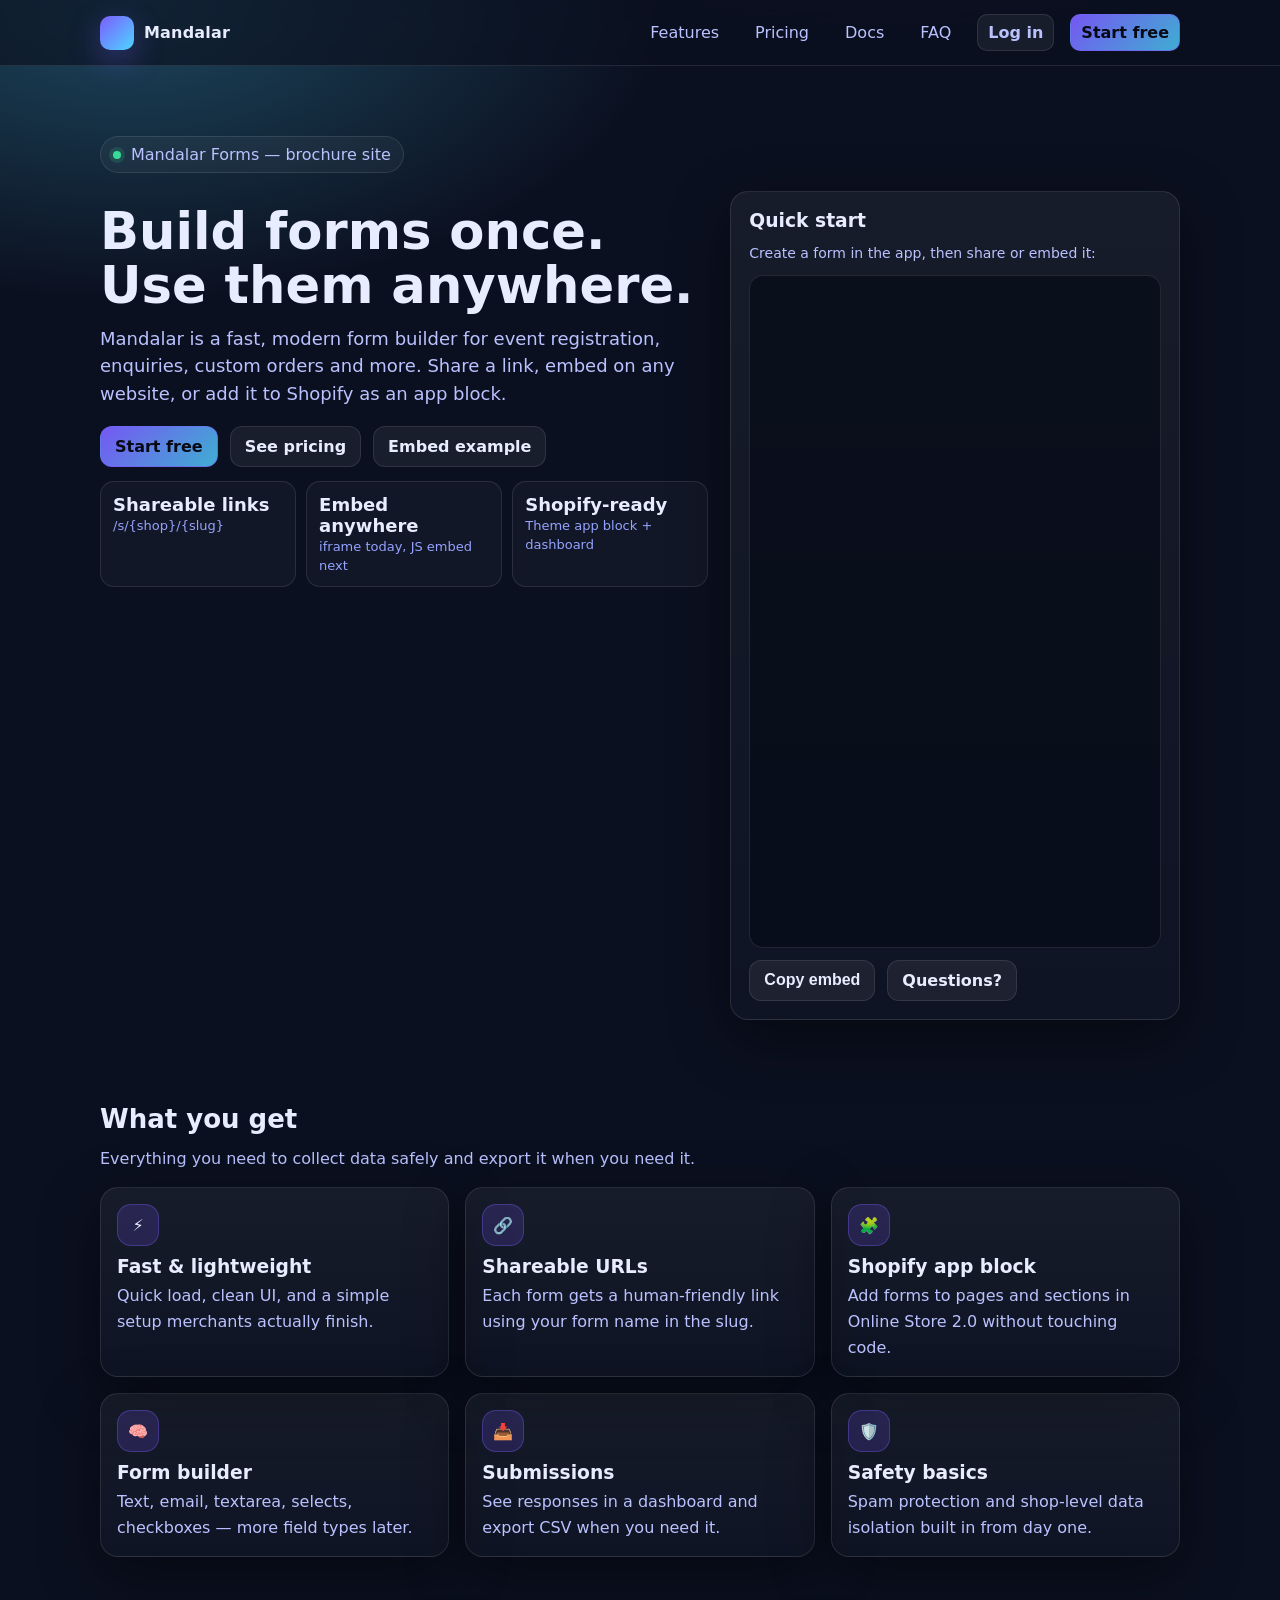
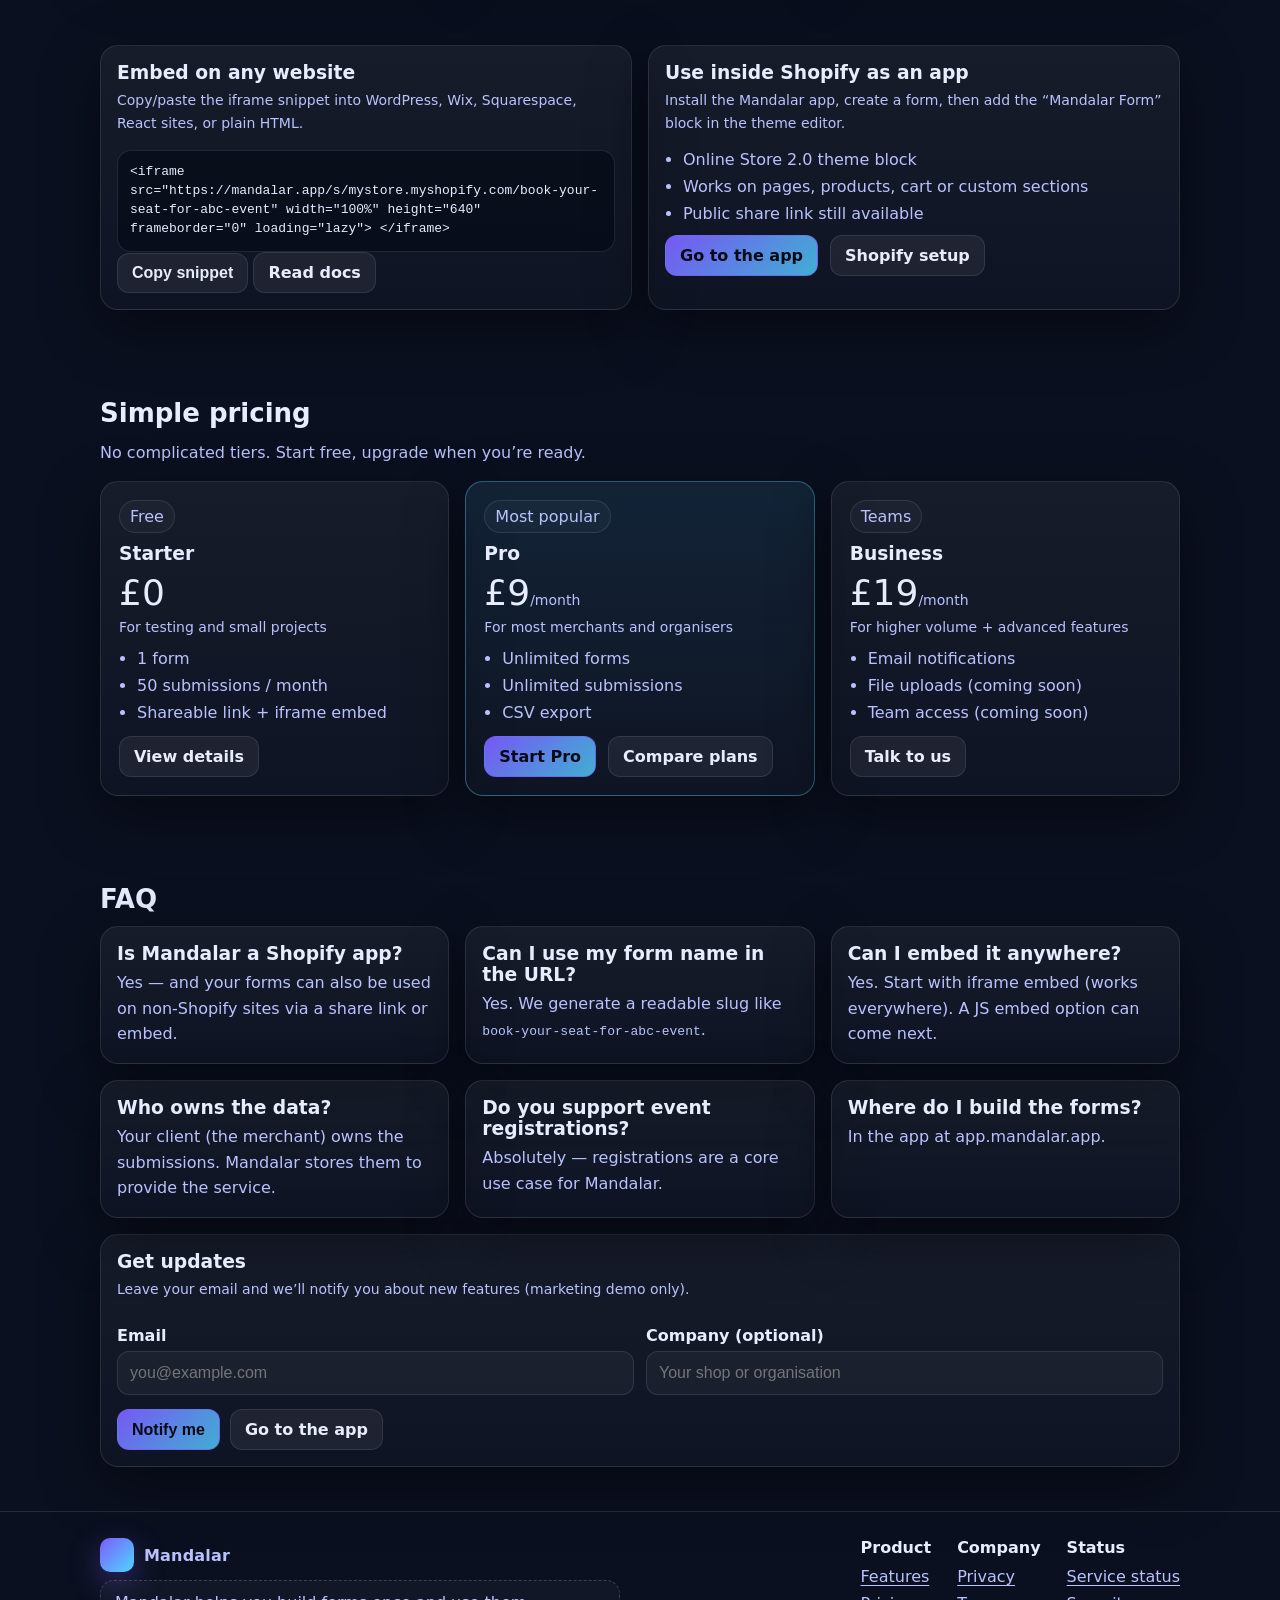
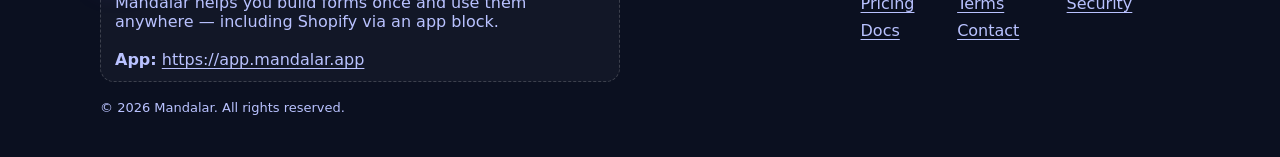
==== index.html @ d6043e87 "updated" ====
<!doctype html>
<html lang="en-GB">

<head>
  <meta charset="utf-8" />
  <meta name="viewport" content="width=device-width,initial-scale=1" />
  <title>Mandalar — Build forms once. Use them anywhere.</title>
  <meta name="description" content="Build forms once. Use them anywhere. Turn Shopify forms into a product.">
  <meta name="theme-color" content="#0b1020">
  <link rel="icon" href="/favicon.svg" type="image/svg+xml">
  <link rel="stylesheet" href="/assets/styles.css" />
</head>

<body>

  <nav aria-label="Primary">
    <div class="container">
      <div class="nav-inner">
        <a class="brand" href="/">
          <span class="logo" aria-hidden="true"></span>
          <span>Mandalar</span>
        </a>

        <!-- Mobile toggle -->
        <button class="nav-toggle" type="button" aria-label="Open menu" aria-controls="primary-menu"
          aria-expanded="false">
          <span class="sr-only">Menu</span>
          <span class="burger" aria-hidden="true"></span>
        </button>

        <!-- Drawer / menu -->
        <div id="primary-menu" class="nav-links" data-drawer>
          <a href="/#features">Features</a>
          <a href="/pricing.html">Pricing</a>
          <a href="/docs.html">Docs</a>
          <a href="/#faq">FAQ</a>
          <a class="btn" href="https://app.mandalar.app" rel="noopener">Log in</a>
          <a class="btn primary" href="https://app.mandalar.app" rel="noopener">Start free</a>
        </div>
      </div>
    </div>

    <!-- Backdrop for mobile drawer -->
    <div class="nav-backdrop" data-backdrop hidden></div>
  </nav>

  <header class="hero">
    <div class="container">
      <div class="badge"><span class="dot" aria-hidden="true"></span><span>Mandalar Forms — brochure site</span></div>
      <div class="hero-grid">
        <div>
          <h1>Build forms once. Use them anywhere.</h1>
          <p class="lead">
            Mandalar is a fast, modern form builder for event registration, enquiries, custom orders and more.
            Share a link, embed on any website, or add it to Shopify as an app block.
          </p>
          <div class="cta">
            <a class="btn primary" href="https://app.mandalar.app" rel="noopener">Start free</a>
            <a class="btn" href="/pricing.html">See pricing</a>
            <a class="btn" href="#embed">Embed example</a>
          </div>

          <div class="kpis">
            <div class="kpi"><b>Shareable links</b><span>/s/{shop}/{slug}</span></div>
            <div class="kpi"><b>Embed anywhere</b><span>iframe today, JS embed next</span></div>
            <div class="kpi"><b>Shopify-ready</b><span>Theme app block + dashboard</span></div>
          </div>
        </div>

        <div class="card hero-card">
          <h3 style="margin-top:0">Quick start</h3>
          <p class="small">Create a form in the app, then share or embed it:</p>
          <div class="code" id="snippet-embed"><iframe src="https://mandalar.app/s/mystore.myshopify.com/book-your-seat"
              width="100%" height="640" frameborder="0" loading="lazy" &gt; &lt;/iframe></iframe></div>
          <div class="cta" style="margin-top:12px">
            <button class="btn" type="button" data-copy="snippet-embed">Copy embed</button>
            <a class="btn" href="#faq">Questions?</a>
          </div>
        </div>
      </div>
    </div>
  </header>

  <section class="section" id="features">
    <div class="container">
      <h2>What you get</h2>
      <p>Everything you need to collect data safely and export it when you need it.</p>

      <div class="grid-3">
        <div class="card feature">
          <div class="icon" aria-hidden="true">⚡</div>
          <h3>Fast & lightweight</h3>
          <p>Quick load, clean UI, and a simple setup merchants actually finish.</p>
        </div>
        <div class="card feature">
          <div class="icon" aria-hidden="true">🔗</div>
          <h3>Shareable URLs</h3>
          <p>Each form gets a human-friendly link using your form name in the slug.</p>
        </div>
        <div class="card feature">
          <div class="icon" aria-hidden="true">🧩</div>
          <h3>Shopify app block</h3>
          <p>Add forms to pages and sections in Online Store 2.0 without touching code.</p>
        </div>

        <div class="card feature">
          <div class="icon" aria-hidden="true">🧠</div>
          <h3>Form builder</h3>
          <p>Text, email, textarea, selects, checkboxes — more field types later.</p>
        </div>
        <div class="card feature">
          <div class="icon" aria-hidden="true">📥</div>
          <h3>Submissions</h3>
          <p>See responses in a dashboard and export CSV when you need it.</p>
        </div>
        <div class="card feature">
          <div class="icon" aria-hidden="true">🛡️</div>
          <h3>Safety basics</h3>
          <p>Spam protection and shop-level data isolation built in from day one.</p>
        </div>
      </div>
    </div>
  </section>

  <section class="section" id="embed">
    <div class="container">
      <div class="split">
        <div class="card mini">
          <h3>Embed on any website</h3>
          <p class="small">Copy/paste the iframe snippet into WordPress, Wix, Squarespace, React sites, or plain HTML.
          </p>
          <div class="code" id="snippet-iframe">&lt;iframe
            src="https://mandalar.app/s/mystore.myshopify.com/book-your-seat-for-abc-event"
            width="100%"
            height="640"
            frameborder="0"
            loading="lazy"&gt;
            &lt;/iframe&gt;</div>
          <div class="actions">
            <button class="btn" type="button" data-copy="snippet-iframe">Copy snippet</button>
            <a class="btn" href="/docs.html#embedding">Read docs</a>
          </div>
        </div>
        <div class="card mini">
          <h3>Use inside Shopify as an app</h3>
          <p class="small">Install the Mandalar app, create a form, then add the “Mandalar Form” block in the theme
            editor.</p>
          <ul>
            <li>Online Store 2.0 theme block</li>
            <li>Works on pages, products, cart or custom sections</li>
            <li>Public share link still available</li>
          </ul>
          <div class="cta" style="margin-top:12px">
            <a class="btn primary" href="https://app.mandalar.app" rel="noopener">Go to the app</a>
            <a class="btn" href="/docs.html#shopify">Shopify setup</a>
          </div>
        </div>
      </div>
    </div>
  </section>

  <section class="section" id="pricing-preview">
    <div class="container">
      <h2>Simple pricing</h2>
      <p>No complicated tiers. Start free, upgrade when you’re ready.</p>
      <div class="pricing">
        <div class="card plan">
          <span class="tag">Free</span>
          <h3>Starter</h3>
          <div class="price">£0</div>
          <div class="small">For testing and small projects</div>
          <ul>
            <li>1 form</li>
            <li>50 submissions / month</li>
            <li>Shareable link + iframe embed</li>
          </ul>
          <div class="cta" style="margin-top:14px">
            <a class="btn" href="/pricing.html">View details</a>
          </div>
        </div>

        <div class="card plan highlight">
          <span class="tag">Most popular</span>
          <h3>Pro</h3>
          <div class="price">£9<span class="small">/month</span></div>
          <div class="small">For most merchants and organisers</div>
          <ul>
            <li>Unlimited forms</li>
            <li>Unlimited submissions</li>
            <li>CSV export</li>
          </ul>
          <div class="cta" style="margin-top:14px">
            <a class="btn primary" href="https://app.mandalar.app" rel="noopener">Start Pro</a>
            <a class="btn" href="/pricing.html">Compare plans</a>
          </div>
        </div>

        <div class="card plan">
          <span class="tag">Teams</span>
          <h3>Business</h3>
          <div class="price">£19<span class="small">/month</span></div>
          <div class="small">For higher volume + advanced features</div>
          <ul>
            <li>Email notifications</li>
            <li>File uploads (coming soon)</li>
            <li>Team access (coming soon)</li>
          </ul>
          <div class="cta" style="margin-top:14px">
            <a class="btn" href="/contact.html">Talk to us</a>
          </div>
        </div>
      </div>
    </div>
  </section>

  <section class="section" id="faq">
    <div class="container">
      <h2>FAQ</h2>
      <div class="grid-3">
        <div class="card feature">
          <h3>Is Mandalar a Shopify app?</h3>
          <p>Yes — and your forms can also be used on non‑Shopify sites via a share link or embed.</p>
        </div>
        <div class="card feature">
          <h3>Can I use my form name in the URL?</h3>
          <p>Yes. We generate a readable slug like <code>book-your-seat-for-abc-event</code>.</p>
        </div>
        <div class="card feature">
          <h3>Can I embed it anywhere?</h3>
          <p>Yes. Start with iframe embed (works everywhere). A JS embed option can come next.</p>
        </div>
        <div class="card feature">
          <h3>Who owns the data?</h3>
          <p>Your client (the merchant) owns the submissions. Mandalar stores them to provide the service.</p>
        </div>
        <div class="card feature">
          <h3>Do you support event registrations?</h3>
          <p>Absolutely — registrations are a core use case for Mandalar.</p>
        </div>
        <div class="card feature">
          <h3>Where do I build the forms?</h3>
          <p>In the app at <a href="https://app.mandalar.app" rel="noopener">app.mandalar.app</a>.</p>
        </div>
      </div>

      <div class="card mini" style="margin-top:16px">
        <h3 style="margin-top:0">Get updates</h3>
        <p class="small">Leave your email and we’ll notify you about new features (marketing demo only).</p>
        <form id="signup-form" autocomplete="on">
          <div class="row">
            <div>
              <label for="email">Email</label>
              <input id="email" name="email" type="email" placeholder="you@example.com" required />
            </div>
            <div>
              <label for="company">Company (optional)</label>
              <input id="company" name="company" type="text" placeholder="Your shop or organisation" />
            </div>
          </div>
          <div class="actions">
            <button class="btn primary" type="submit">Notify me</button>
            <a class="btn" href="https://app.mandalar.app" rel="noopener">Go to the app</a>
          </div>
        </form>
      </div>
    </div>
  </section>

  <hr class="sep" />
  <footer class="footer">
    <div class="container">
      <div class="footer-top">
        <div>
          <div class="brand" style="margin-bottom:8px">
            <span class="logo" aria-hidden="true"></span>
            <span>Mandalar</span>
          </div>
          <div class="notice" style="max-width:520px">
            Mandalar helps you build forms once and use them anywhere — including Shopify via an app block.
            <br /><br />
            <strong>App:</strong> <a href="https://app.mandalar.app" rel="noopener">https://app.mandalar.app</a>
          </div>
        </div>
        <div class="cols">
          <div>
            <h4>Product</h4>
            <ul>
              <li><a href="/#features">Features</a></li>
              <li><a href="/pricing.html">Pricing</a></li>
              <li><a href="/docs.html">Docs</a></li>
            </ul>
          </div>
          <div>
            <h4>Company</h4>
            <ul>
              <li><a href="/privacy.html">Privacy</a></li>
              <li><a href="/terms.html">Terms</a></li>
              <li><a href="/contact.html">Contact</a></li>
            </ul>
          </div>
          <div>
            <h4>Status</h4>
            <ul>
              <li><a href="/status.html">Service status</a></li>
              <li><a href="/security.html">Security</a></li>
            </ul>
          </div>
        </div>
      </div>

      <div style="margin-top:18px; font-size:13px">
        © 2026 Mandalar. All rights reserved.
      </div>
    </div>
  </footer>

  <div id="toast" class="toast" role="status" aria-live="polite"></div>
  <script src="/assets/main.js" defer></script>

  <script>
    (function () {
      const root = document.documentElement;
      const drawer = document.querySelector('[data-drawer]');
      const toggle = document.querySelector('.nav-toggle');

      if (!drawer || !toggle) return;

      function closeNav() {
        root.classList.remove('nav-open');
        toggle.setAttribute('aria-expanded', 'false');
        toggle.setAttribute('aria-label', 'Open menu');
      }

      function isOpen() {
        return root.classList.contains('nav-open');
      }

      // Click anywhere on document
      document.addEventListener('click', function (e) {
        if (!isOpen()) return;

        const clickInsideDrawer = drawer.contains(e.target);
        const clickOnToggle = toggle.contains(e.target);

        if (!clickInsideDrawer && !clickOnToggle) {
          closeNav();
        }
      });

      // Optional: ESC key support
      document.addEventListener('keydown', function (e) {
        if (e.key === 'Escape' && isOpen()) {
          closeNav();
        }
      });
    })();
  </script>
</body>

</html>
---- assets/styles.css ----
/* Mandalar brochure site — lightweight, self-contained */
:root {
  --bg: #0b1020;
  --panel: #0f1730;
  --panel2: #111c3a;
  --text: #e8ecff;
  --muted: #b9c2ff;
  --muted2: #95a3ff;
  --line: rgba(255, 255, 255, .10);
  --brand: #7c5cff;
  --brand2: #4dd6ff;
  --ok: #38d996;
  --warn: #ffcc66;
  --shadow: 0 18px 60px rgba(0, 0, 0, .45);
  --radius: 18px;
  --radius2: 12px;
  --max: 1120px;
  --font: ui-sans-serif, system-ui, -apple-system, Segoe UI, Roboto, Helvetica, Arial, "Apple Color Emoji", "Segoe UI Emoji";
}

* {
  box-sizing: border-box
}

html {
  scroll-behavior: smooth
}

body {
  margin: 0;
  font-family: var(--font);
  background: radial-gradient(1200px 600px at 70% -10%, rgba(124, 92, 255, .45), transparent 60%),
    radial-gradient(900px 500px at 10% 0%, rgba(77, 214, 255, .28), transparent 60%),
    var(--bg);
  color: var(--text);
}

a {
  color: inherit;
  text-decoration: none
}

.container {
  max-width: var(--max);
  margin: 0 auto;
  padding: 0 20px
}

@media (max-width: 920px) {
  .container {
    max-width: 100%;
  }
}

nav {
  position: sticky;
  top: 0;
  z-index: 50;
  backdrop-filter: blur(10px);
  background: rgba(11, 16, 32, .65);
  border-bottom: 1px solid var(--line);
}

.nav-inner {
  display: flex;
  align-items: center;
  justify-content: space-between;
  padding: 14px 0;
  gap: 14px
}

.brand {
  display: flex;
  align-items: center;
  gap: 10px;
  font-weight: 800;
  letter-spacing: .2px
}

.logo {
  width: 34px;
  height: 34px;
  border-radius: 10px;
  background: linear-gradient(135deg, var(--brand), var(--brand2));
  box-shadow: 0 10px 30px rgba(124, 92, 255, .35);
}

.nav-links {
  display: flex;
  gap: 16px;
  align-items: center;
  flex-wrap: wrap
}

.nav-links a {
  color: var(--muted);
  padding: 8px 10px;
  border-radius: 10px;
}

.nav-links a:hover {
  background: rgba(255, 255, 255, .06);
  color: var(--text)
}

.btn {
  display: inline-flex;
  align-items: center;
  justify-content: center;
  gap: 10px;
  padding: 10px 14px;
  border-radius: 12px;
  border: 1px solid var(--line);
  background: rgba(255, 255, 255, .06);
  color: var(--text);
  font-weight: 700;
}

.btn:hover {
  transform: translateY(-1px);
  background: rgba(255, 255, 255, .09)
}

.btn.primary {
  border-color: rgba(124, 92, 255, .55);
  background: linear-gradient(135deg, rgba(124, 92, 255, .95), rgba(77, 214, 255, .80));
  color: #070a14;
}

.btn.primary:hover {
  filter: brightness(1.05)
}

.hero {
  padding: 70px 0 40px;
}

.badge {
  display: inline-flex;
  gap: 10px;
  align-items: center;
  padding: 8px 12px;
  border-radius: 999px;
  border: 1px solid var(--line);
  color: var(--muted);
  background: rgba(255, 255, 255, .04);
}

.badge .dot {
  width: 8px;
  height: 8px;
  border-radius: 99px;
  background: var(--ok);
  box-shadow: 0 0 0 4px rgba(56, 217, 150, .15)
}

.hero-grid {
  display: grid;
  grid-template-columns: 1.15fr .85fr;
  gap: 22px;
  align-items: start;
  margin-top: 18px
}

h1 {
  font-size: clamp(34px, 4vw, 54px);
  line-height: 1.05;
  margin: 14px 0 12px
}

.lead {
  color: var(--muted);
  font-size: clamp(16px, 1.5vw, 18px);
  line-height: 1.55;
  margin: 0 0 18px
}

.cta {
  display: flex;
  gap: 12px;
  flex-wrap: wrap;
  margin-top: 16px
}

.card {
  background: linear-gradient(180deg, rgba(255, 255, 255, .05), rgba(255, 255, 255, .02));
  border: 1px solid var(--line);
  border-radius: var(--radius);
  box-shadow: var(--shadow);
}

.hero-card {
  padding: 18px
}

.hero-card h3 {
  margin: 6px 0 10px
}

.kpis {
  display: grid;
  grid-template-columns: repeat(3, 1fr);
  gap: 10px;
  margin-top: 14px
}

.kpi {
  padding: 12px;
  border-radius: 14px;
  border: 1px solid var(--line);
  background: rgba(255, 255, 255, .03);
}

.kpi b {
  display: block;
  font-size: 18px
}

.kpi span {
  color: var(--muted2);
  font-size: 13px
}

.code {
  font-family: ui-monospace, SFMono-Regular, Menlo, Monaco, Consolas, "Liberation Mono", "Courier New", monospace;
  font-size: 13px;
  line-height: 1.45;
  border-radius: 14px;
  border: 1px solid var(--line);
  background: rgba(6, 10, 22, .65);
  padding: 12px;
  overflow: auto;
  white-space: normal;
}

@media (max-width: 920px) {
  .code {
    white-space: normal;
  }
}

.section {
  padding: 44px 0
}

.section h2 {
  font-size: 26px;
  margin: 0 0 12px
}

.section p {
  color: var(--muted);
  margin: 0 0 16px;
  line-height: 1.6
}

.grid-3 {
  display: grid;
  grid-template-columns: repeat(3, 1fr);
  gap: 16px
}

.feature {
  padding: 16px
}

.feature .icon {
  width: 42px;
  height: 42px;
  border-radius: 14px;
  background: rgba(124, 92, 255, .18);
  border: 1px solid rgba(124, 92, 255, .35);
  display: grid;
  place-items: center;
  margin-bottom: 10px;
}

.feature h3 {
  margin: 0 0 6px
}

.feature p {
  margin: 0;
  color: var(--muted)
}

.split {
  display: grid;
  grid-template-columns: 1fr 1fr;
  gap: 16px
}

.mini {
  padding: 16px
}

.mini h3 {
  margin: 0 0 6px
}

.mini ul {
  margin: 10px 0 0;
  padding-left: 18px;
  color: var(--muted)
}

.mini li {
  margin: 8px 0
}

.pricing {
  display: grid;
  grid-template-columns: repeat(3, 1fr);
  gap: 16px
}

.plan {
  padding: 18px
}

.plan .tag {
  display: inline-flex;
  padding: 6px 10px;
  border-radius: 999px;
  border: 1px solid var(--line);
  color: var(--muted);
  background: rgba(255, 255, 255, .03)
}

.plan h3 {
  margin: 10px 0 0
}

.price {
  font-size: 36px;
  margin: 8px 0 6px
}

.small {
  color: var(--muted);
  font-size: 14px
}

.plan ul {
  margin: 14px 0 0;
  padding-left: 18px;
  color: var(--muted)
}

.plan li {
  margin: 8px 0
}

.plan.highlight {
  border-color: rgba(77, 214, 255, .38);
  background: linear-gradient(180deg, rgba(77, 214, 255, .10), rgba(255, 255, 255, .02));
}

hr.sep {
  border: 0;
  border-top: 1px solid var(--line);
  margin: 0
}

.footer {
  padding: 26px 0 42px;
  color: var(--muted);
}

.footer a {
  color: var(--muted);
  text-decoration: underline;
  text-underline-offset: 3px
}

.footer-top {
  display: flex;
  justify-content: space-between;
  gap: 16px;
  flex-wrap: wrap;
  align-items: flex-start
}

.footer .cols {
  display: flex;
  gap: 26px;
  flex-wrap: wrap
}

.footer h4 {
  margin: 0 0 10px;
  color: var(--text)
}

.footer ul {
  list-style: none;
  padding: 0;
  margin: 0
}

.footer li {
  margin: 8px 0
}

.notice {
  padding: 12px 14px;
  border-radius: 14px;
  border: 1px dashed rgba(255, 255, 255, .18);
  background: rgba(255, 255, 255, .03);
  color: var(--muted);
}

.page {
  padding: 26px 0 50px
}

.page h1 {
  font-size: 36px
}

.page h2 {
  font-size: 22px;
  margin-top: 28px
}

.page p,
.page li {
  color: var(--muted);
  line-height: 1.7
}

.page code {
  background: rgba(255, 255, 255, .08);
  padding: 2px 6px;
  border-radius: 8px;
  border: 1px solid var(--line)
}

input,
textarea {
  width: 100%;
  padding: 12px 12px;
  border-radius: 12px;
  border: 1px solid var(--line);
  background: rgba(255, 255, 255, .04);
  color: var(--text);
  outline: none;
}

label {
  display: block;
  font-weight: 700;
  margin: 10px 0 6px
}

form .row {
  display: grid;
  grid-template-columns: 1fr 1fr;
  gap: 12px
}

form .actions {
  display: flex;
  gap: 10px;
  flex-wrap: wrap;
  margin-top: 14px
}

.toast {
  position: fixed;
  right: 16px;
  bottom: 16px;
  max-width: 420px;
  padding: 12px 14px;
  border-radius: 14px;
  border: 1px solid var(--line);
  background: rgba(15, 23, 48, .92);
  box-shadow: var(--shadow);
  display: none;
}

.toast.show {
  display: block
}

@media (max-width: 920px) {
  .hero-grid {
    grid-template-columns: 1fr;
    gap: 10px;
  }

  .grid-3 {
    grid-template-columns: 1fr
  }

  .split {
    grid-template-columns: 1fr
  }

  .pricing {
    grid-template-columns: 1fr
  }

  .kpis {
    grid-template-columns: 1fr
  }

  form .row {
    grid-template-columns: 1fr
  }
}

/* --- Mobile drawer nav additions --- */
.sr-only {
  position: absolute;
  width: 1px;
  height: 1px;
  padding: 0;
  margin: -1px;
  overflow: hidden;
  clip: rect(0, 0, 0, 0);
  white-space: nowrap;
  border: 0;
}

.nav-toggle {
  display: none;
  /* shown on mobile */
  width: 44px;
  height: 44px;
  border-radius: 12px;
  border: 1px solid var(--line);
  background: rgba(255, 255, 255, .06);
  color: var(--text);
  align-items: center;
  justify-content: center;
  cursor: pointer;
}

.nav-toggle:hover {
  background: rgba(255, 255, 255, .09)
}

.nav-toggle:active {
  transform: translateY(1px)
}

.burger {
  width: 18px;
  height: 2px;
  background: currentColor;
  border-radius: 2px;
  position: relative;
  display: block;
}

.burger::before,
.burger::after {
  content: "";
  position: absolute;
  left: 0;
  width: 18px;
  height: 2px;
  background: currentColor;
  border-radius: 2px;
}

.burger::before {
  top: -6px
}

.burger::after {
  top: 6px
}

.nav-backdrop {
  position: fixed;
  inset: 0;
  background: rgba(0, 0, 0, .55);
  backdrop-filter: blur(2px);
  z-index: 49;
  /* nav is 50 */
  height: 100vh;
}

/* Drawer behaviour (mobile only) */
@media (max-width: 920px) {
  .nav-toggle {
    display: inline-flex
  }

  /* turn existing .nav-links into an off-canvas drawer */
  .nav-links {
    position: fixed;
    top: 0;
    right: 0;
    height: 100dvh;
    width: min(86vw, 360px);
    padding: 72px 18px 18px;
    flex-direction: column;
    align-items: stretch;
    gap: 10px;
    flex-wrap: nowrap;

    background: rgba(15, 23, 48, .98);
    border-left: 1px solid var(--line);
    box-shadow: var(--shadow);
    z-index: 50;

    transform: translateX(102%);
    transition: transform .22s ease;
  }

  .nav-links a {
    padding: 12px 12px;
    border-radius: 12px;
  }

  .nav-links .btn {
    width: 100%;
  }

  /* Open state (set on <html>) */
  html.nav-open .nav-links {
    transform: translateX(0);
  }

  /* prevent background scroll when open */
  html.nav-open,
  html.nav-open body {
    height: 100%;
    overflow: hidden;
  }
}

/* --- Extra mobile hardening (small screens, iOS) --- */
html {
  -webkit-text-size-adjust: 100%;
  scroll-padding-top: 84px;
  /* keep anchors visible under sticky nav */
}

body {
  overflow-x: hidden
}

img,
svg,
video,
canvas {
  max-width: 100%;
  height: auto
}

/* Avoid iOS zoom on form fields */
input,
textarea,
select,
button {
  font-size: 16px
}

@media (max-width: 520px) {
  .container {
    padding: 0 16px
  }

  .hero {
    padding: 54px 0 28px
  }

  .section {
    padding: 34px 0
  }

  .footer {
    padding: 22px 0 34px
  }

  .nav-inner {
    padding: 12px 0
  }

  .page h1 {
    font-size: clamp(26px, 6.5vw, 34px)
  }

  .price {
    font-size: 32px
  }

  /* make primary CTAs easier to tap on narrow devices */
  .cta .btn {
    flex: 1 1 220px
  }
}

@media (max-width: 360px) {
  .container {
    padding: 0 14px
  }

  .btn {
    padding: 10px 12px
  }

  .nav-toggle {
    width: 42px;
    height: 42px
  }
}

/* Safe-area support for notched devices */
@supports (padding: max(0px)) {
  @media (max-width: 920px) {
    .container {
      padding-left: max(16px, env(safe-area-inset-left));
      padding-right: max(16px, env(safe-area-inset-right));
    }

    .nav-links {
      padding-top: calc(72px + env(safe-area-inset-top));
      padding-bottom: calc(18px + env(safe-area-inset-bottom));
    }
  }
}
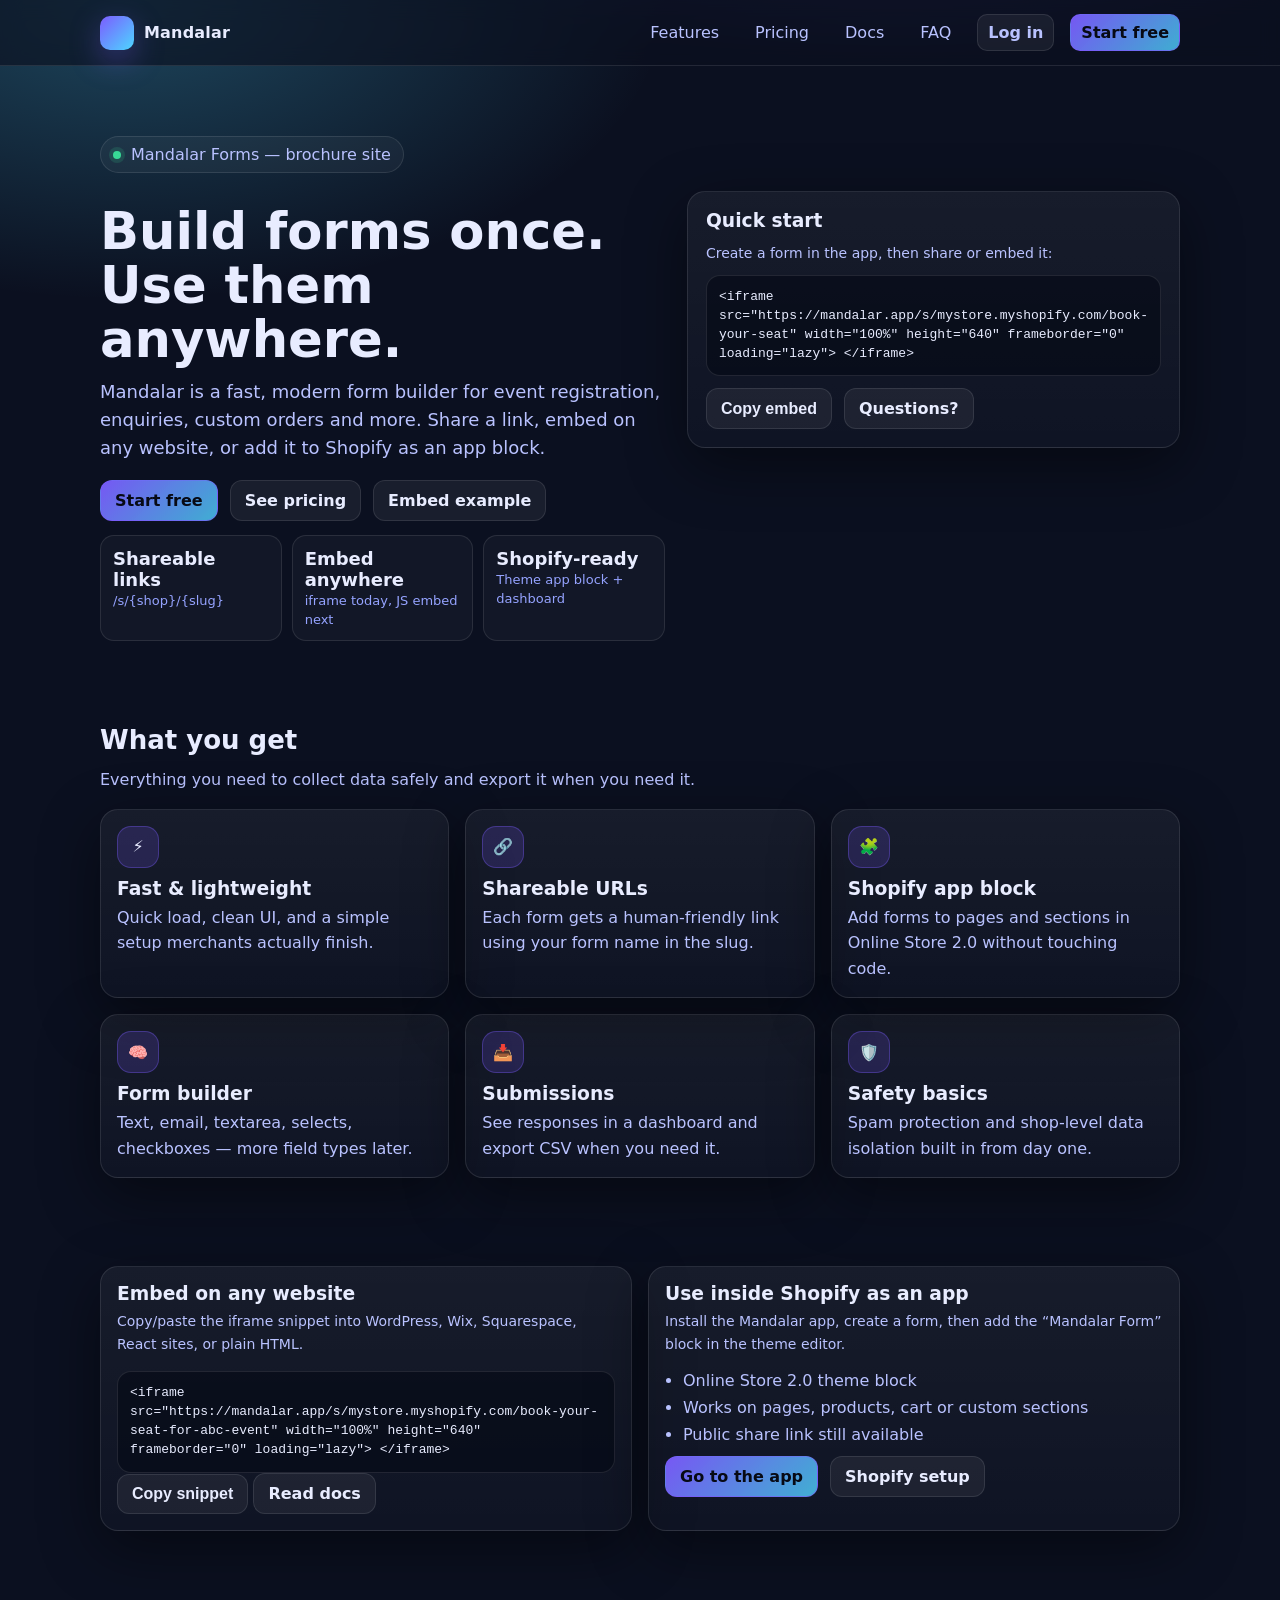
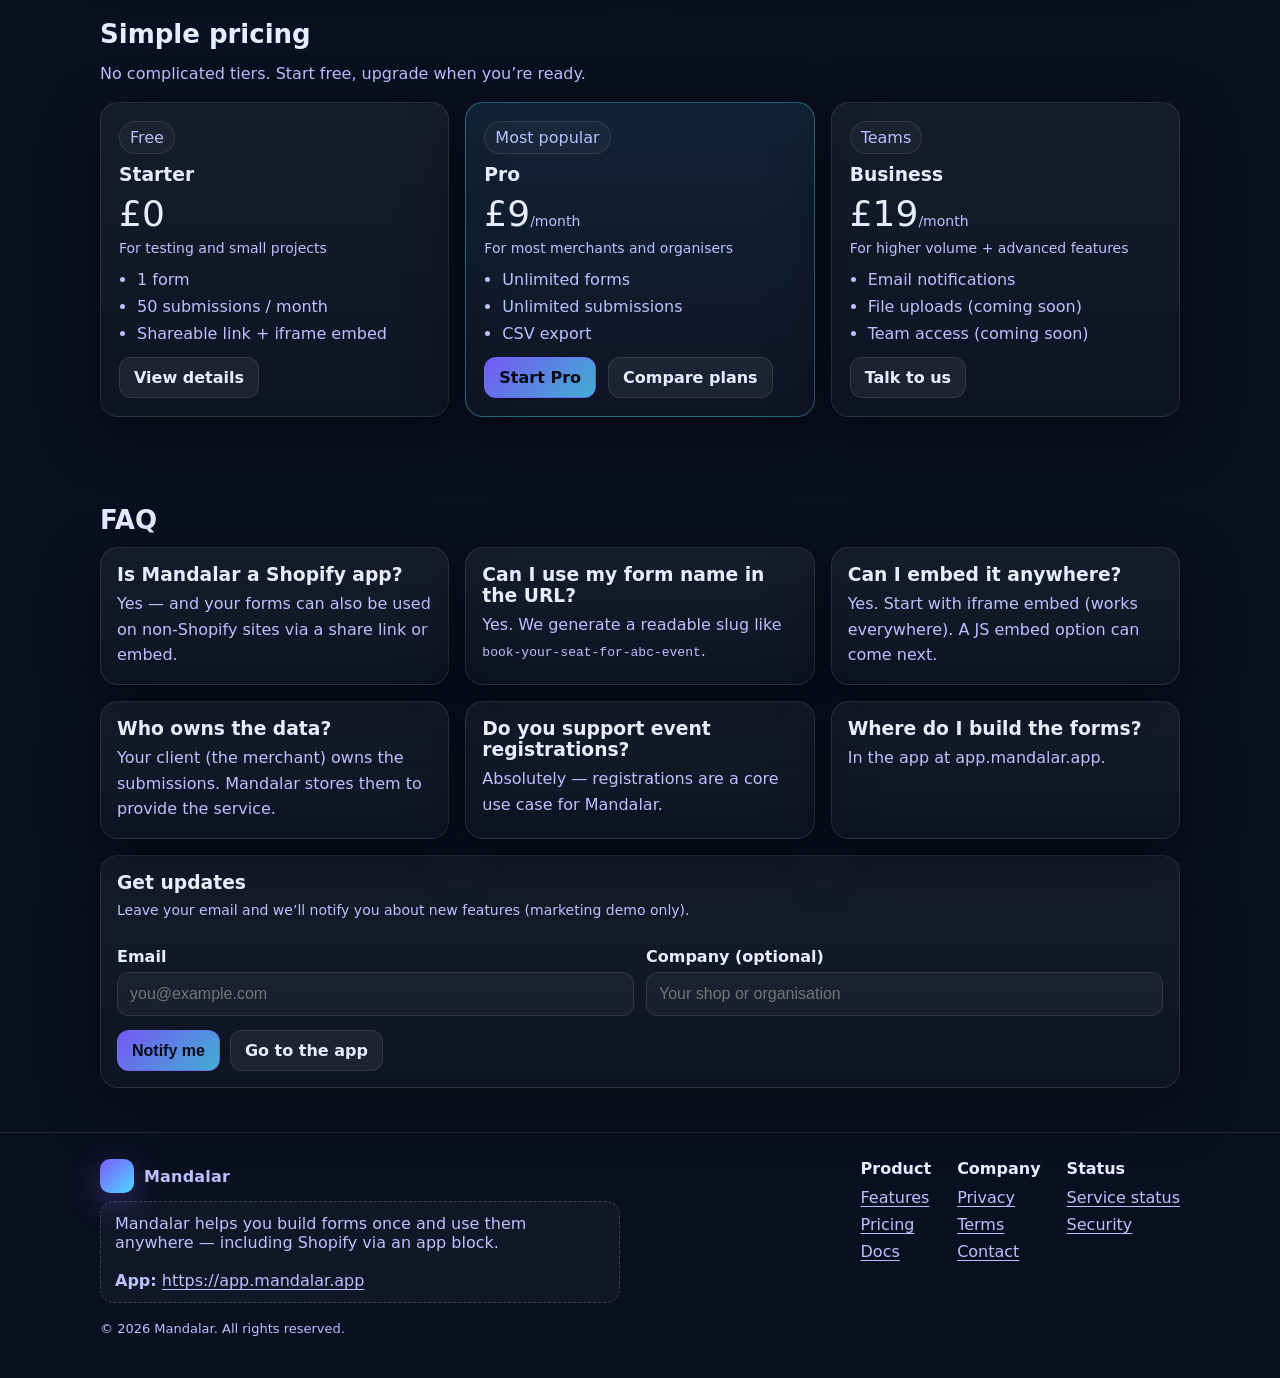
==== commit 6737c9d2: "updated" ====
--- a/index.html
+++ b/index.html
@@ -70,8 +70,13 @@
         <div class="card hero-card">
           <h3 style="margin-top:0">Quick start</h3>
           <p class="small">Create a form in the app, then share or embed it:</p>
-          <div class="code" id="snippet-embed"><iframe src="https://mandalar.app/s/mystore.myshopify.com/book-your-seat"
-              width="100%" height="640" frameborder="0" loading="lazy" &gt; &lt;/iframe></iframe></div>
+          <div class="code" id="snippet-embed">&lt;iframe
+            src="https://mandalar.app/s/mystore.myshopify.com/book-your-seat"
+            width="100%"
+            height="640"
+            frameborder="0"
+            loading="lazy"&gt;
+            &lt;/iframe&gt;</div>
           <div class="cta" style="margin-top:12px">
             <button class="btn" type="button" data-copy="snippet-embed">Copy embed</button>
             <a class="btn" href="#faq">Questions?</a>
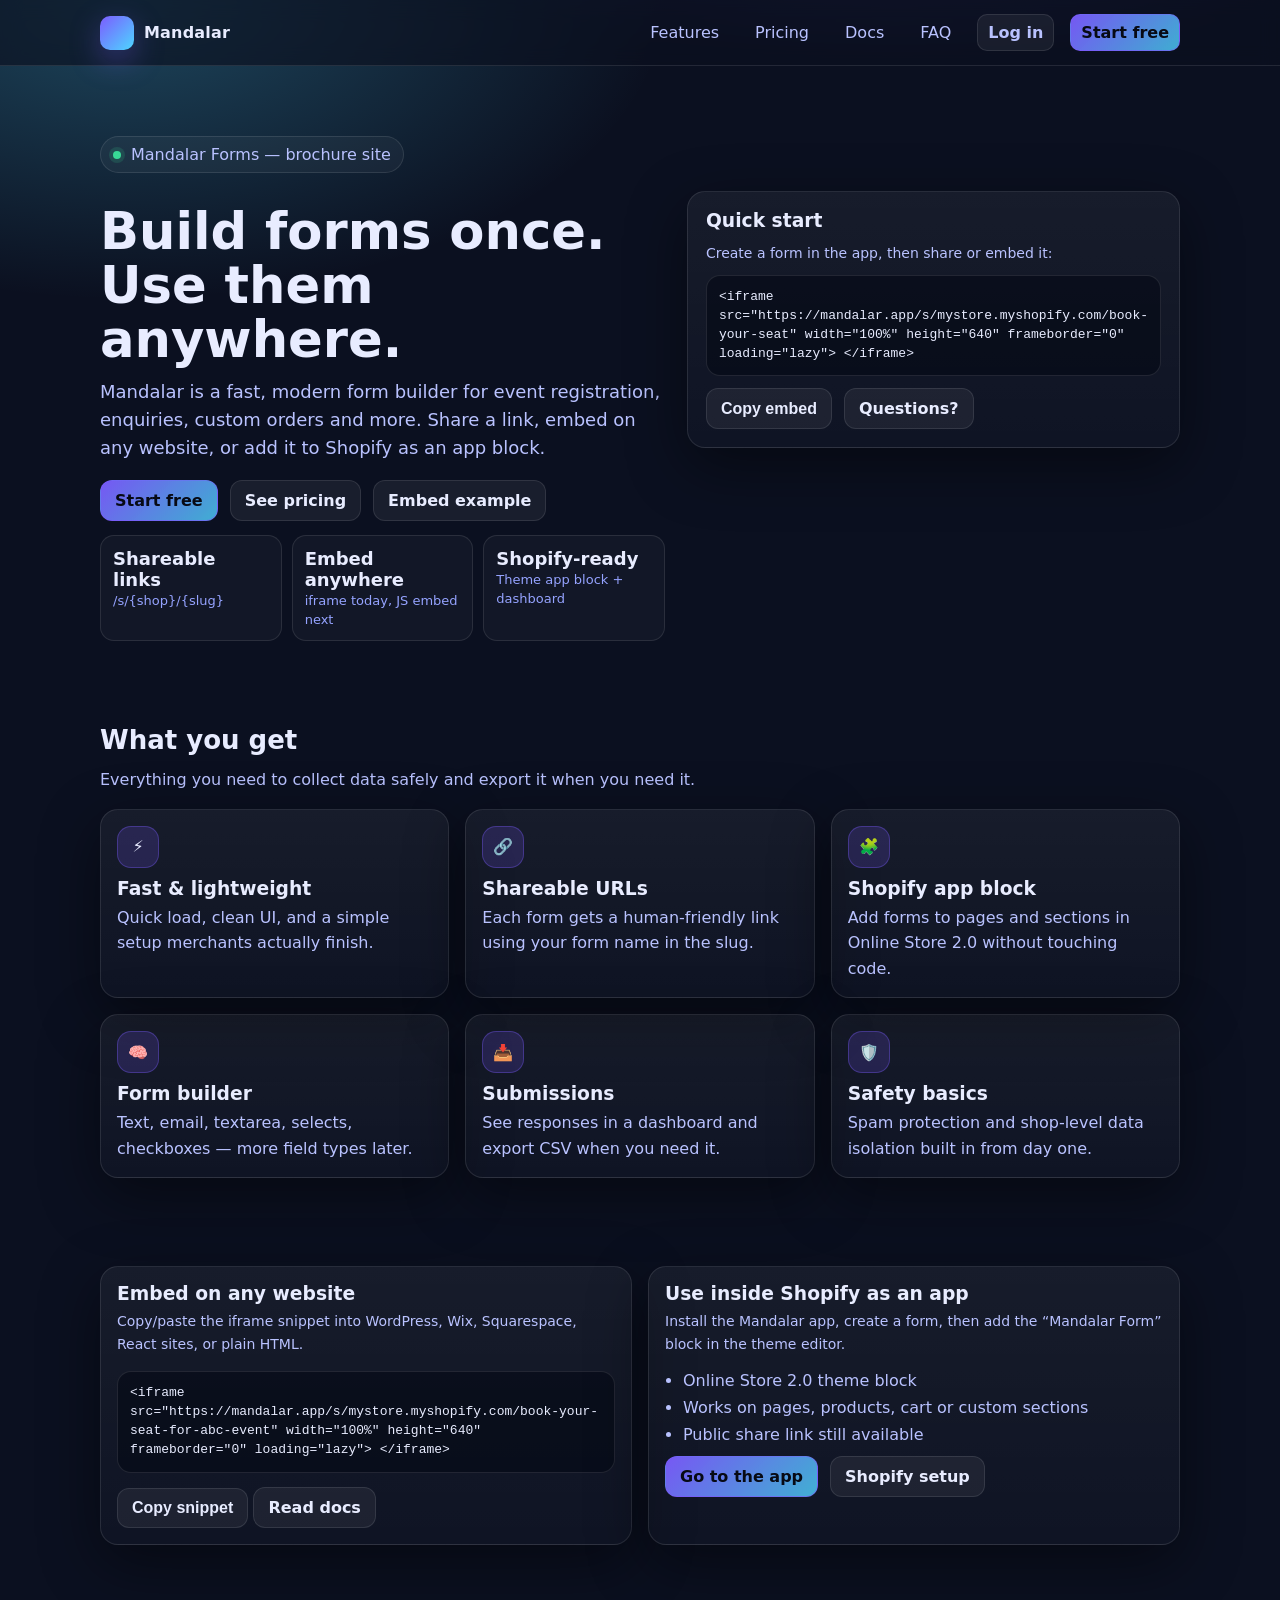
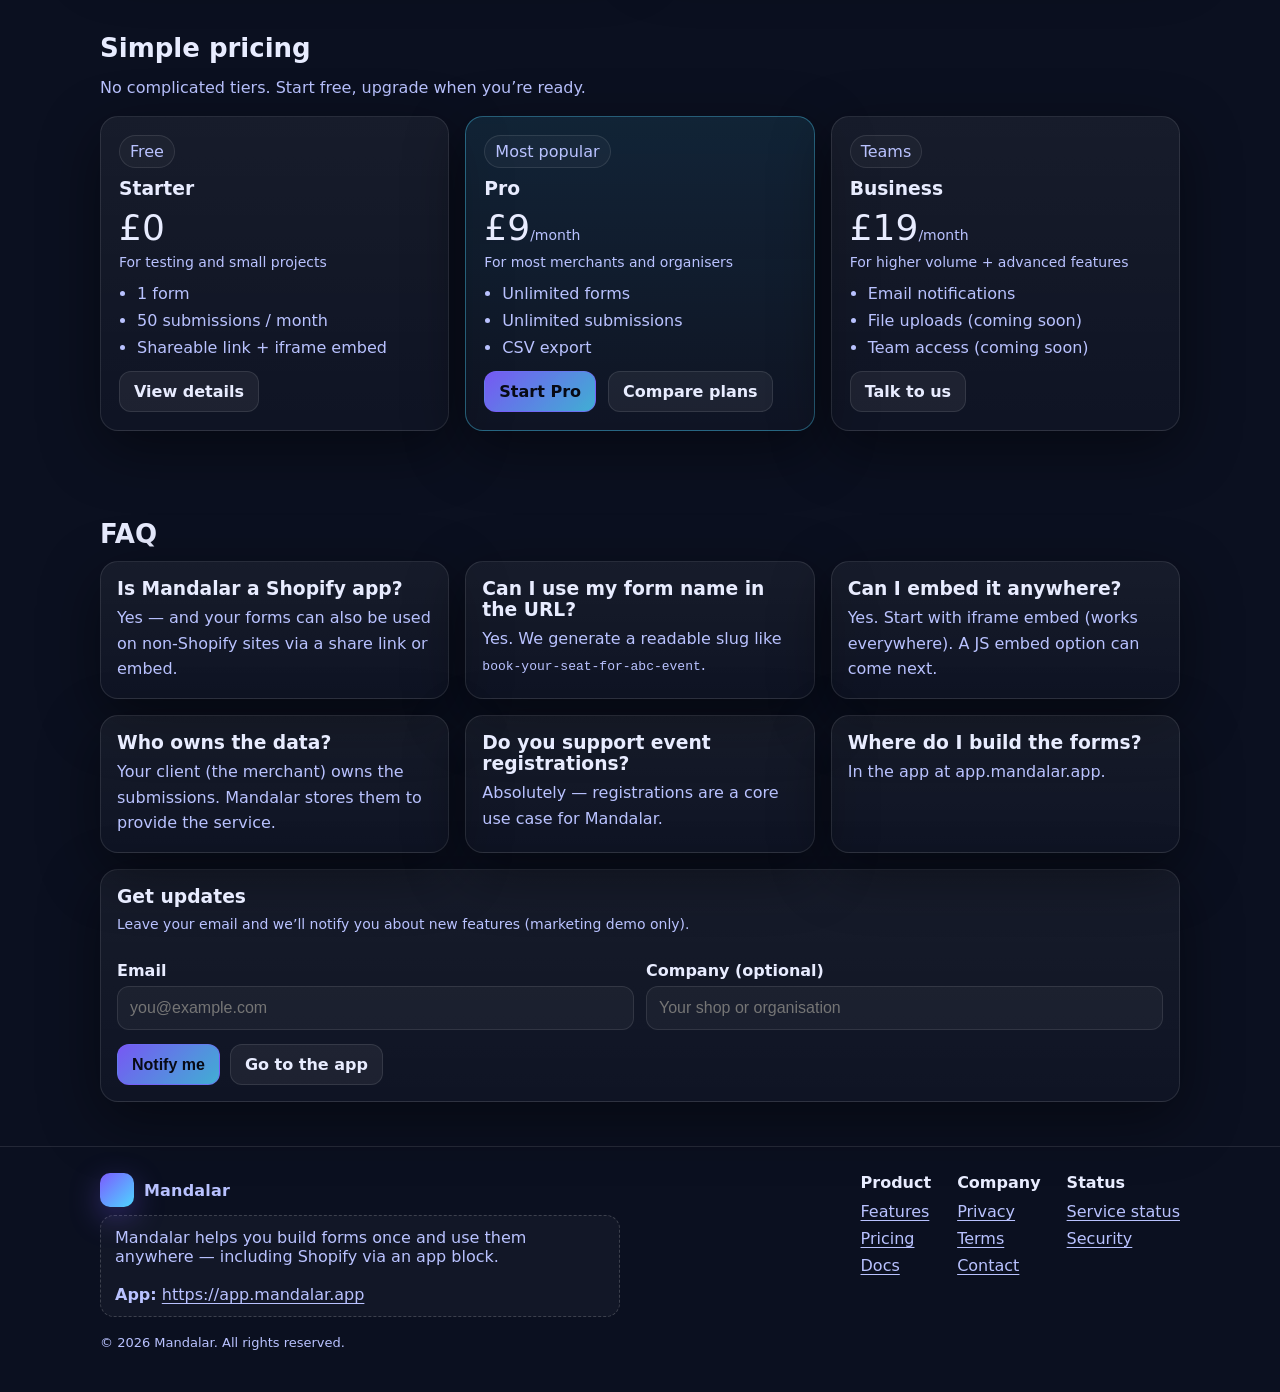
==== commit d0aea372: "facebook added" ====
--- a/index.html
+++ b/index.html
@@ -7,6 +7,7 @@
   <title>Mandalar — Build forms once. Use them anywhere.</title>
   <meta name="description" content="Build forms once. Use them anywhere. Turn Shopify forms into a product.">
   <meta name="theme-color" content="#0b1020">
+  <meta name="facebook-domain-verification" content="dx98on4h17cnfuv84pdl19yidbx3ws" />
   <link rel="icon" href="/favicon.svg" type="image/svg+xml">
   <link rel="stylesheet" href="/assets/styles.css" />
 </head>
--- a/assets/styles.css
+++ b/assets/styles.css
@@ -236,6 +236,7 @@
 @media (max-width: 920px) {
   .code {
     white-space: normal;
+    word-break: break-all;
   }
 }
 
@@ -463,6 +464,10 @@
   display: flex;
   gap: 10px;
   flex-wrap: wrap;
+  margin-top: 14px
+}
+
+.actions {
   margin-top: 14px
 }
 
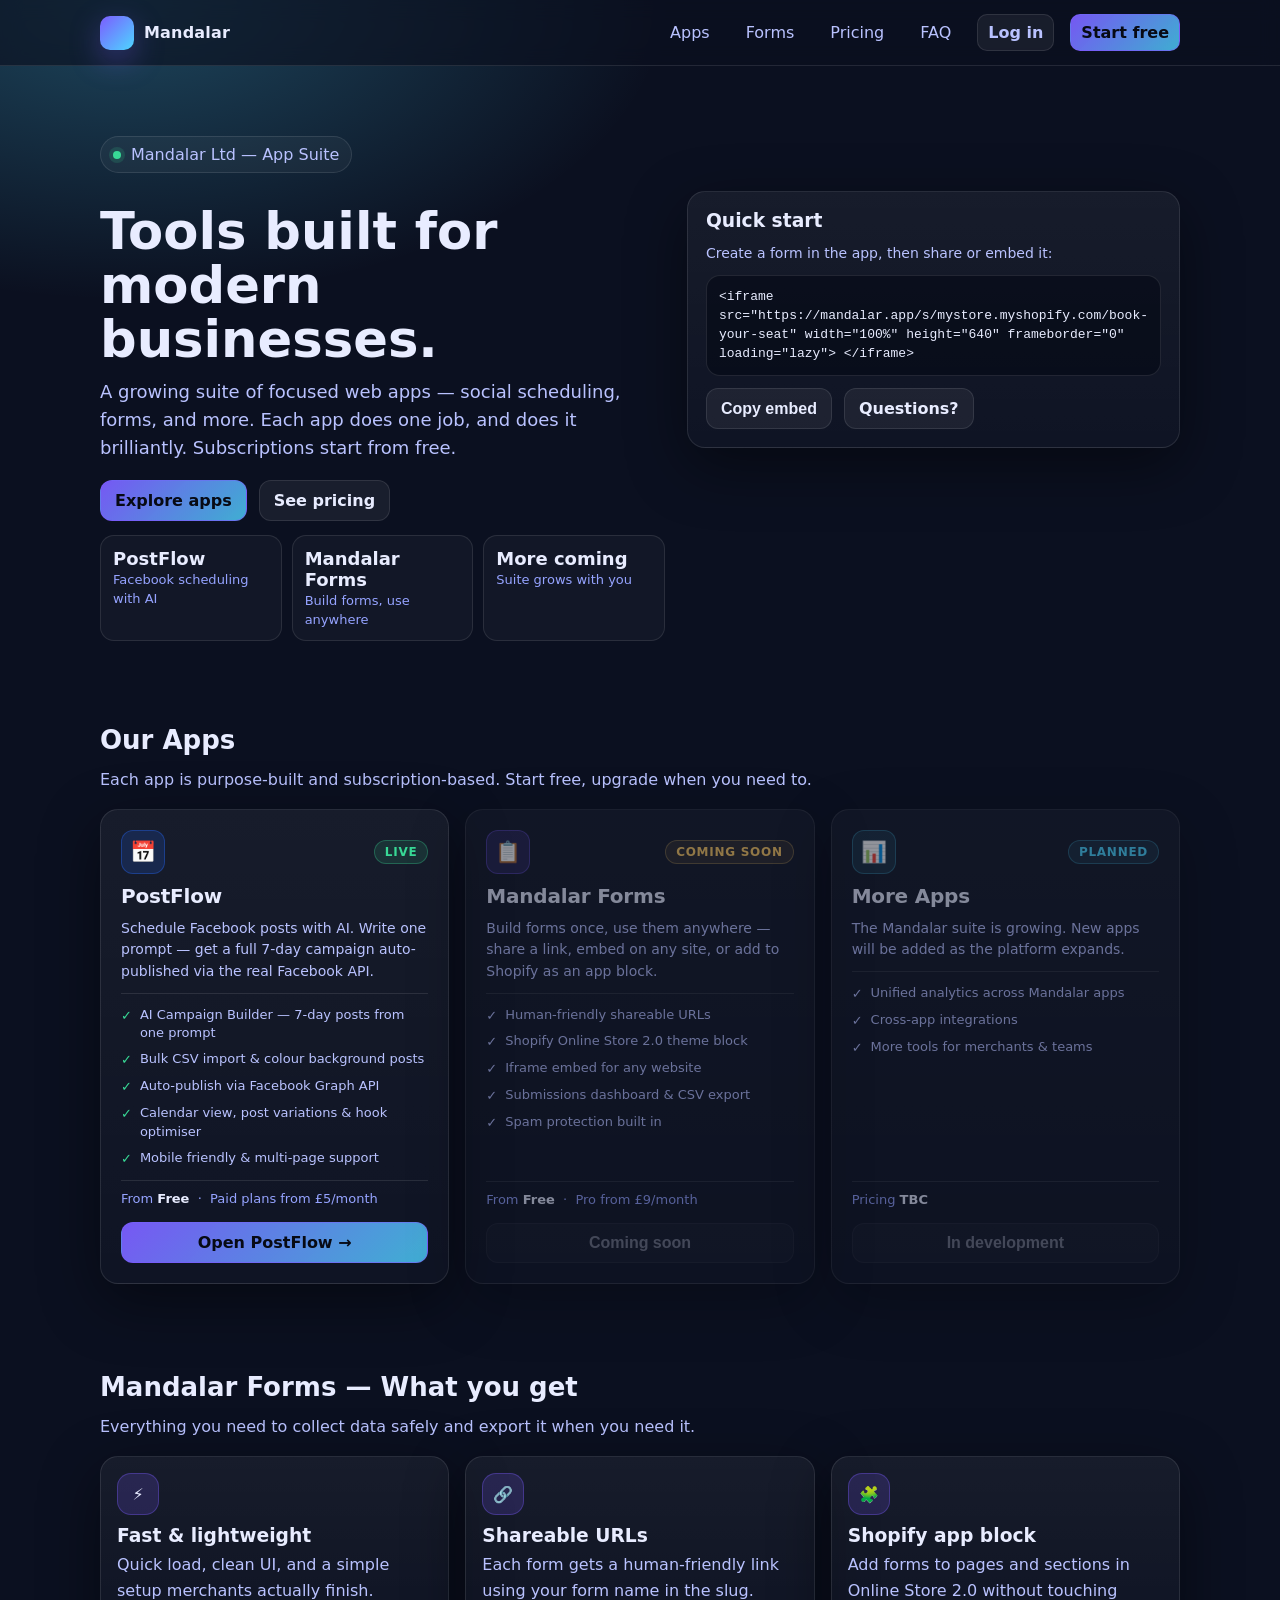
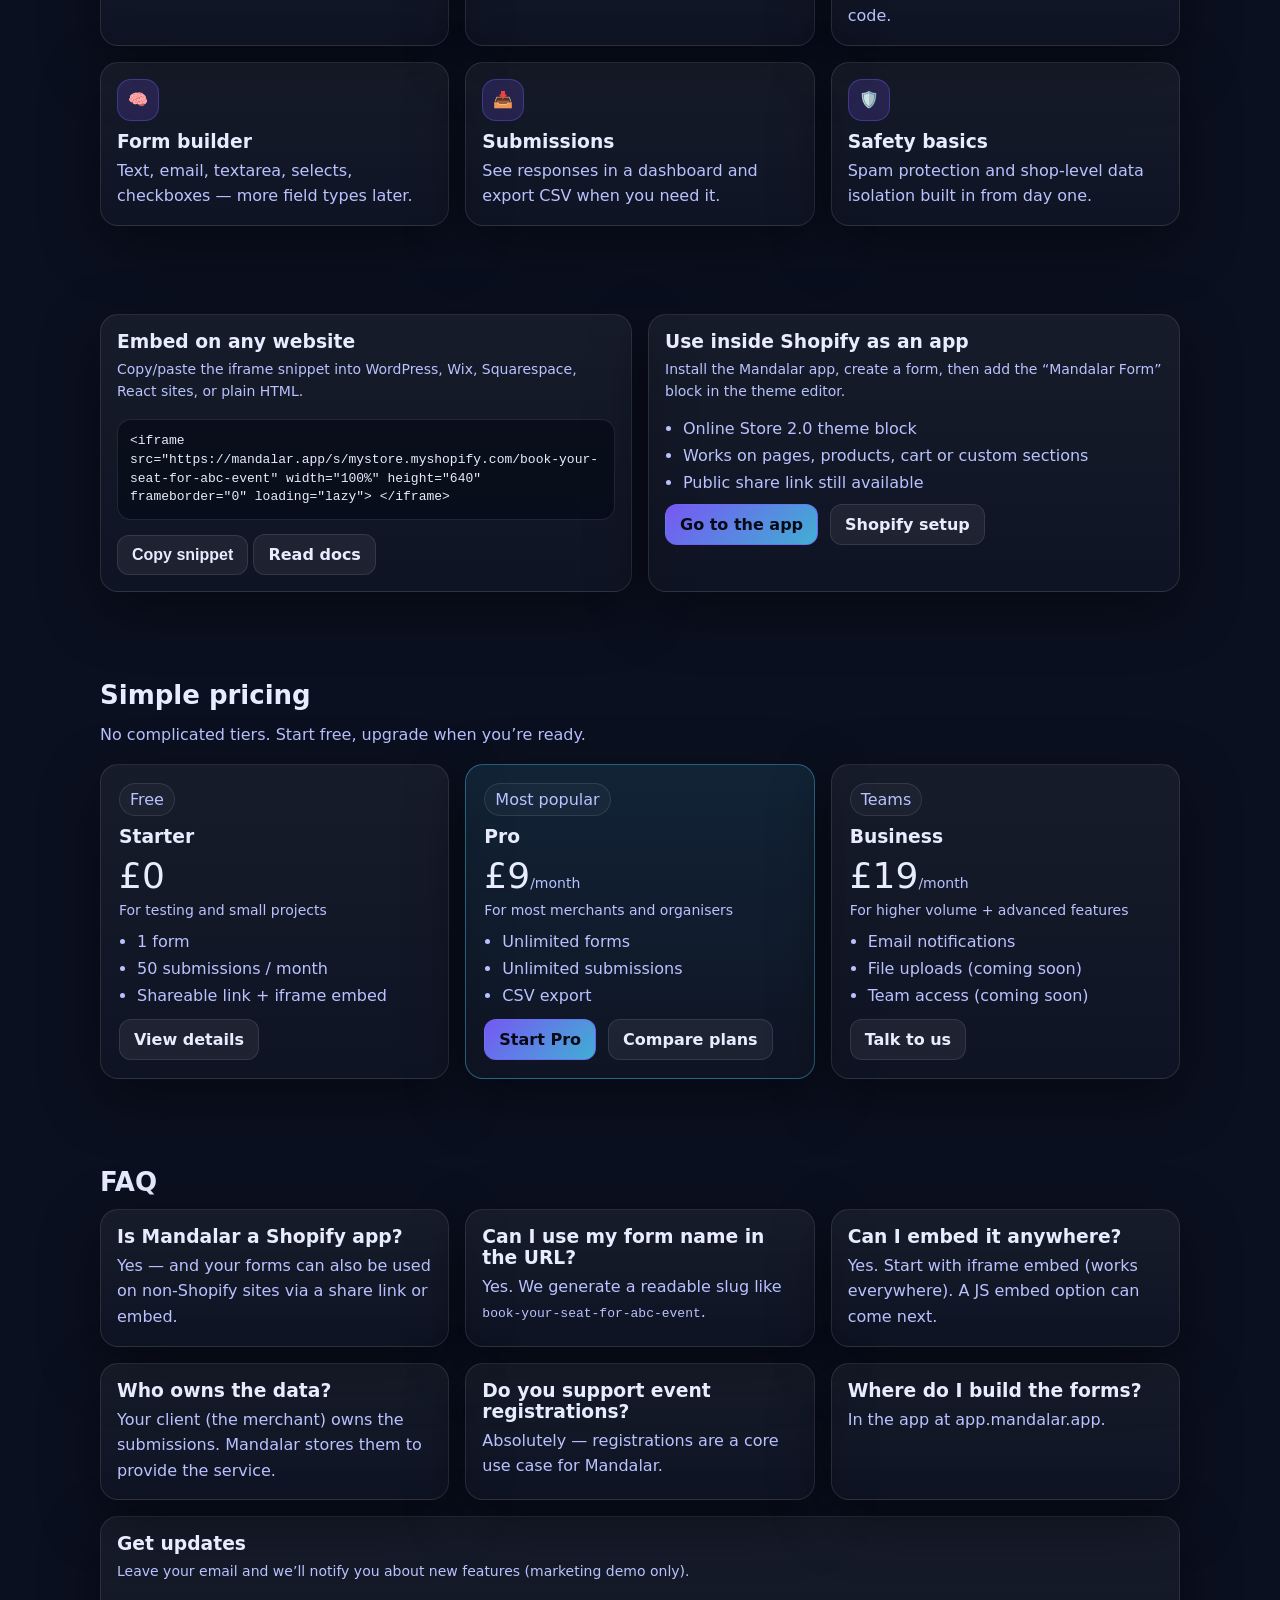
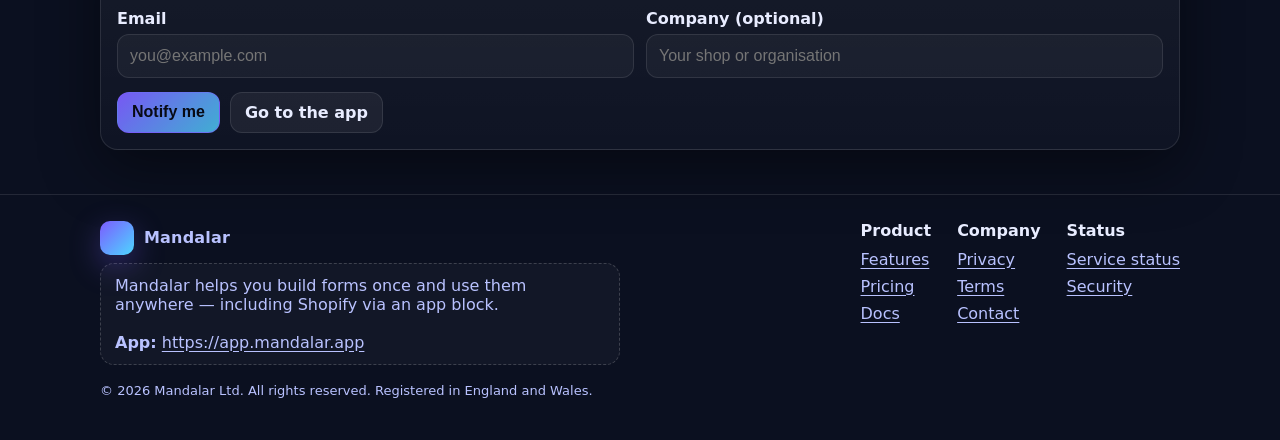
==== commit 8fd7f531: "updated" ====
--- a/index.html
+++ b/index.html
@@ -4,8 +4,8 @@
 <head>
   <meta charset="utf-8" />
   <meta name="viewport" content="width=device-width,initial-scale=1" />
-  <title>Mandalar — Build forms once. Use them anywhere.</title>
-  <meta name="description" content="Build forms once. Use them anywhere. Turn Shopify forms into a product.">
+  <title>Mandalar Ltd — App Suite</title>
+  <meta name="description" content="Mandalar Ltd builds focused web apps for modern businesses — social scheduling, forms, and more. Subscriptions from free.">
   <meta name="theme-color" content="#0b1020">
   <meta name="facebook-domain-verification" content="dx98on4h17cnfuv84pdl19yidbx3ws" />
   <link rel="icon" href="/favicon.svg" type="image/svg+xml">
@@ -31,9 +31,9 @@
 
         <!-- Drawer / menu -->
         <div id="primary-menu" class="nav-links" data-drawer>
-          <a href="/#features">Features</a>
+          <a href="#apps">Apps</a>
+          <a href="/#features">Forms</a>
           <a href="/pricing.html">Pricing</a>
-          <a href="/docs.html">Docs</a>
           <a href="/#faq">FAQ</a>
           <a class="btn" href="https://app.mandalar.app" rel="noopener">Log in</a>
           <a class="btn primary" href="https://app.mandalar.app" rel="noopener">Start free</a>
@@ -47,24 +47,23 @@
 
   <header class="hero">
     <div class="container">
-      <div class="badge"><span class="dot" aria-hidden="true"></span><span>Mandalar Forms — brochure site</span></div>
+      <div class="badge"><span class="dot" aria-hidden="true"></span><span>Mandalar Ltd — App Suite</span></div>
       <div class="hero-grid">
         <div>
-          <h1>Build forms once. Use them anywhere.</h1>
+          <h1>Tools built for modern businesses.</h1>
           <p class="lead">
-            Mandalar is a fast, modern form builder for event registration, enquiries, custom orders and more.
-            Share a link, embed on any website, or add it to Shopify as an app block.
+            A growing suite of focused web apps — social scheduling, forms, and more.
+            Each app does one job, and does it brilliantly. Subscriptions start from free.
           </p>
           <div class="cta">
-            <a class="btn primary" href="https://app.mandalar.app" rel="noopener">Start free</a>
+            <a class="btn primary" href="#apps">Explore apps</a>
             <a class="btn" href="/pricing.html">See pricing</a>
-            <a class="btn" href="#embed">Embed example</a>
           </div>
 
           <div class="kpis">
-            <div class="kpi"><b>Shareable links</b><span>/s/{shop}/{slug}</span></div>
-            <div class="kpi"><b>Embed anywhere</b><span>iframe today, JS embed next</span></div>
-            <div class="kpi"><b>Shopify-ready</b><span>Theme app block + dashboard</span></div>
+            <div class="kpi"><b>PostFlow</b><span>Facebook scheduling with AI</span></div>
+            <div class="kpi"><b>Mandalar Forms</b><span>Build forms, use anywhere</span></div>
+            <div class="kpi"><b>More coming</b><span>Suite grows with you</span></div>
           </div>
         </div>
 
@@ -87,9 +86,81 @@
     </div>
   </header>
 
+  <section class="section" id="apps">
+    <div class="container">
+      <h2>Our Apps</h2>
+      <p>Each app is purpose-built and subscription-based. Start free, upgrade when you need to.</p>
+
+      <div class="apps-grid">
+
+        <!-- POSTFLOW -->
+        <div class="app-card">
+          <div class="app-card-top">
+            <div class="app-icon" style="background: rgba(37,99,235,0.18); border-color: rgba(37,99,235,0.4);">📅</div>
+            <span class="app-badge badge-live">Live</span>
+          </div>
+          <div class="app-card-name">PostFlow</div>
+          <div class="app-card-tagline">Schedule Facebook posts with AI. Write one prompt — get a full 7-day campaign auto-published via the real Facebook API.</div>
+          <ul class="app-card-features">
+            <li>AI Campaign Builder — 7-day posts from one prompt</li>
+            <li>Bulk CSV import &amp; colour background posts</li>
+            <li>Auto-publish via Facebook Graph API</li>
+            <li>Calendar view, post variations &amp; hook optimiser</li>
+            <li>Mobile friendly &amp; multi-page support</li>
+          </ul>
+          <div class="app-card-price">From <strong>Free</strong> &nbsp;·&nbsp; Paid plans from £5/month</div>
+          <a href="https://postflow.mandalar.app" target="_blank" rel="noopener" class="btn primary" style="width:100%; justify-content:center; margin-top:6px;">
+            Open PostFlow →
+          </a>
+        </div>
+
+        <!-- MANDALAR FORMS -->
+        <div class="app-card app-card-disabled">
+          <div class="app-card-top">
+            <div class="app-icon" style="background: rgba(124,92,255,0.18); border-color: rgba(124,92,255,0.4);">📋</div>
+            <span class="app-badge badge-soon">Coming soon</span>
+          </div>
+          <div class="app-card-name">Mandalar Forms</div>
+          <div class="app-card-tagline">Build forms once, use them anywhere — share a link, embed on any site, or add to Shopify as an app block.</div>
+          <ul class="app-card-features">
+            <li>Human-friendly shareable URLs</li>
+            <li>Shopify Online Store 2.0 theme block</li>
+            <li>Iframe embed for any website</li>
+            <li>Submissions dashboard &amp; CSV export</li>
+            <li>Spam protection built in</li>
+          </ul>
+          <div class="app-card-price">From <strong>Free</strong> &nbsp;·&nbsp; Pro from £9/month</div>
+          <button class="btn" disabled style="width:100%; justify-content:center; margin-top:6px; opacity:0.45; cursor:not-allowed;">
+            Coming soon
+          </button>
+        </div>
+
+        <!-- FUTURE APP -->
+        <div class="app-card app-card-disabled">
+          <div class="app-card-top">
+            <div class="app-icon" style="background: rgba(77,214,255,0.12); border-color: rgba(77,214,255,0.3);">📊</div>
+            <span class="app-badge badge-planned">Planned</span>
+          </div>
+          <div class="app-card-name">More Apps</div>
+          <div class="app-card-tagline">The Mandalar suite is growing. New apps will be added as the platform expands.</div>
+          <ul class="app-card-features">
+            <li>Unified analytics across Mandalar apps</li>
+            <li>Cross-app integrations</li>
+            <li>More tools for merchants &amp; teams</li>
+          </ul>
+          <div class="app-card-price">Pricing <strong>TBC</strong></div>
+          <button class="btn" disabled style="width:100%; justify-content:center; margin-top:6px; opacity:0.45; cursor:not-allowed;">
+            In development
+          </button>
+        </div>
+
+      </div>
+    </div>
+  </section>
+
   <section class="section" id="features">
     <div class="container">
-      <h2>What you get</h2>
+      <h2>Mandalar Forms — What you get</h2>
       <p>Everything you need to collect data safely and export it when you need it.</p>
 
       <div class="grid-3">
@@ -315,7 +386,7 @@
       </div>
 
       <div style="margin-top:18px; font-size:13px">
-        © 2026 Mandalar. All rights reserved.
+        © 2026 Mandalar Ltd. All rights reserved. Registered in England and Wales.
       </div>
     </div>
   </footer>
--- a/assets/styles.css
+++ b/assets/styles.css
@@ -715,6 +715,122 @@
   }
 }
 
+/* --- App showcase grid --- */
+.apps-grid {
+  display: grid;
+  grid-template-columns: repeat(3, 1fr);
+  gap: 16px;
+  margin-top: 16px;
+}
+
+.app-card {
+  background: linear-gradient(180deg, rgba(255,255,255,.05), rgba(255,255,255,.02));
+  border: 1px solid var(--line);
+  border-radius: var(--radius);
+  box-shadow: var(--shadow);
+  padding: 20px;
+  display: flex;
+  flex-direction: column;
+  gap: 10px;
+  transition: transform .2s, box-shadow .2s;
+}
+
+.app-card:not(.app-card-disabled):hover {
+  transform: translateY(-3px);
+  box-shadow: 0 24px 70px rgba(0,0,0,.55);
+}
+
+.app-card-disabled {
+  opacity: 0.55;
+}
+
+.app-card-top {
+  display: flex;
+  align-items: center;
+  justify-content: space-between;
+}
+
+.app-icon {
+  width: 44px; height: 44px;
+  border-radius: 12px;
+  border: 1px solid var(--line);
+  display: grid;
+  place-items: center;
+  font-size: 1.3rem;
+}
+
+.app-badge {
+  display: inline-flex;
+  padding: 4px 10px;
+  border-radius: 999px;
+  font-size: 12px;
+  font-weight: 700;
+  letter-spacing: .06em;
+  text-transform: uppercase;
+}
+
+.badge-live   { background: rgba(56,217,150,.12); color: #38d996; border: 1px solid rgba(56,217,150,.3); }
+.badge-soon   { background: rgba(255,204,102,.10); color: #ffcc66; border: 1px solid rgba(255,204,102,.3); }
+.badge-planned{ background: rgba(77,214,255,.10);  color: #4dd6ff; border: 1px solid rgba(77,214,255,.3); }
+
+.app-card-name {
+  font-size: 20px;
+  font-weight: 800;
+  letter-spacing: -.01em;
+}
+
+.app-card-tagline {
+  color: var(--muted);
+  font-size: 14px;
+  line-height: 1.55;
+}
+
+.app-card-features {
+  list-style: none;
+  padding: 12px 0;
+  margin: 0;
+  border-top: 1px solid var(--line);
+  border-bottom: 1px solid var(--line);
+  display: flex;
+  flex-direction: column;
+  gap: 7px;
+  flex: 1;
+}
+
+.app-card-features li {
+  display: flex;
+  align-items: flex-start;
+  gap: 8px;
+  font-size: 13px;
+  color: var(--muted);
+  line-height: 1.45;
+}
+
+.app-card-features li::before {
+  content: '✓';
+  color: var(--ok);
+  font-weight: 700;
+  flex-shrink: 0;
+  margin-top: 1px;
+}
+
+.app-card-disabled .app-card-features li::before {
+  color: var(--muted);
+}
+
+.app-card-price {
+  font-size: 13px;
+  color: var(--muted2);
+}
+
+.app-card-price strong {
+  color: var(--text);
+}
+
+@media (max-width: 920px) {
+  .apps-grid { grid-template-columns: 1fr; }
+}
+
 /* Safe-area support for notched devices */
 @supports (padding: max(0px)) {
   @media (max-width: 920px) {
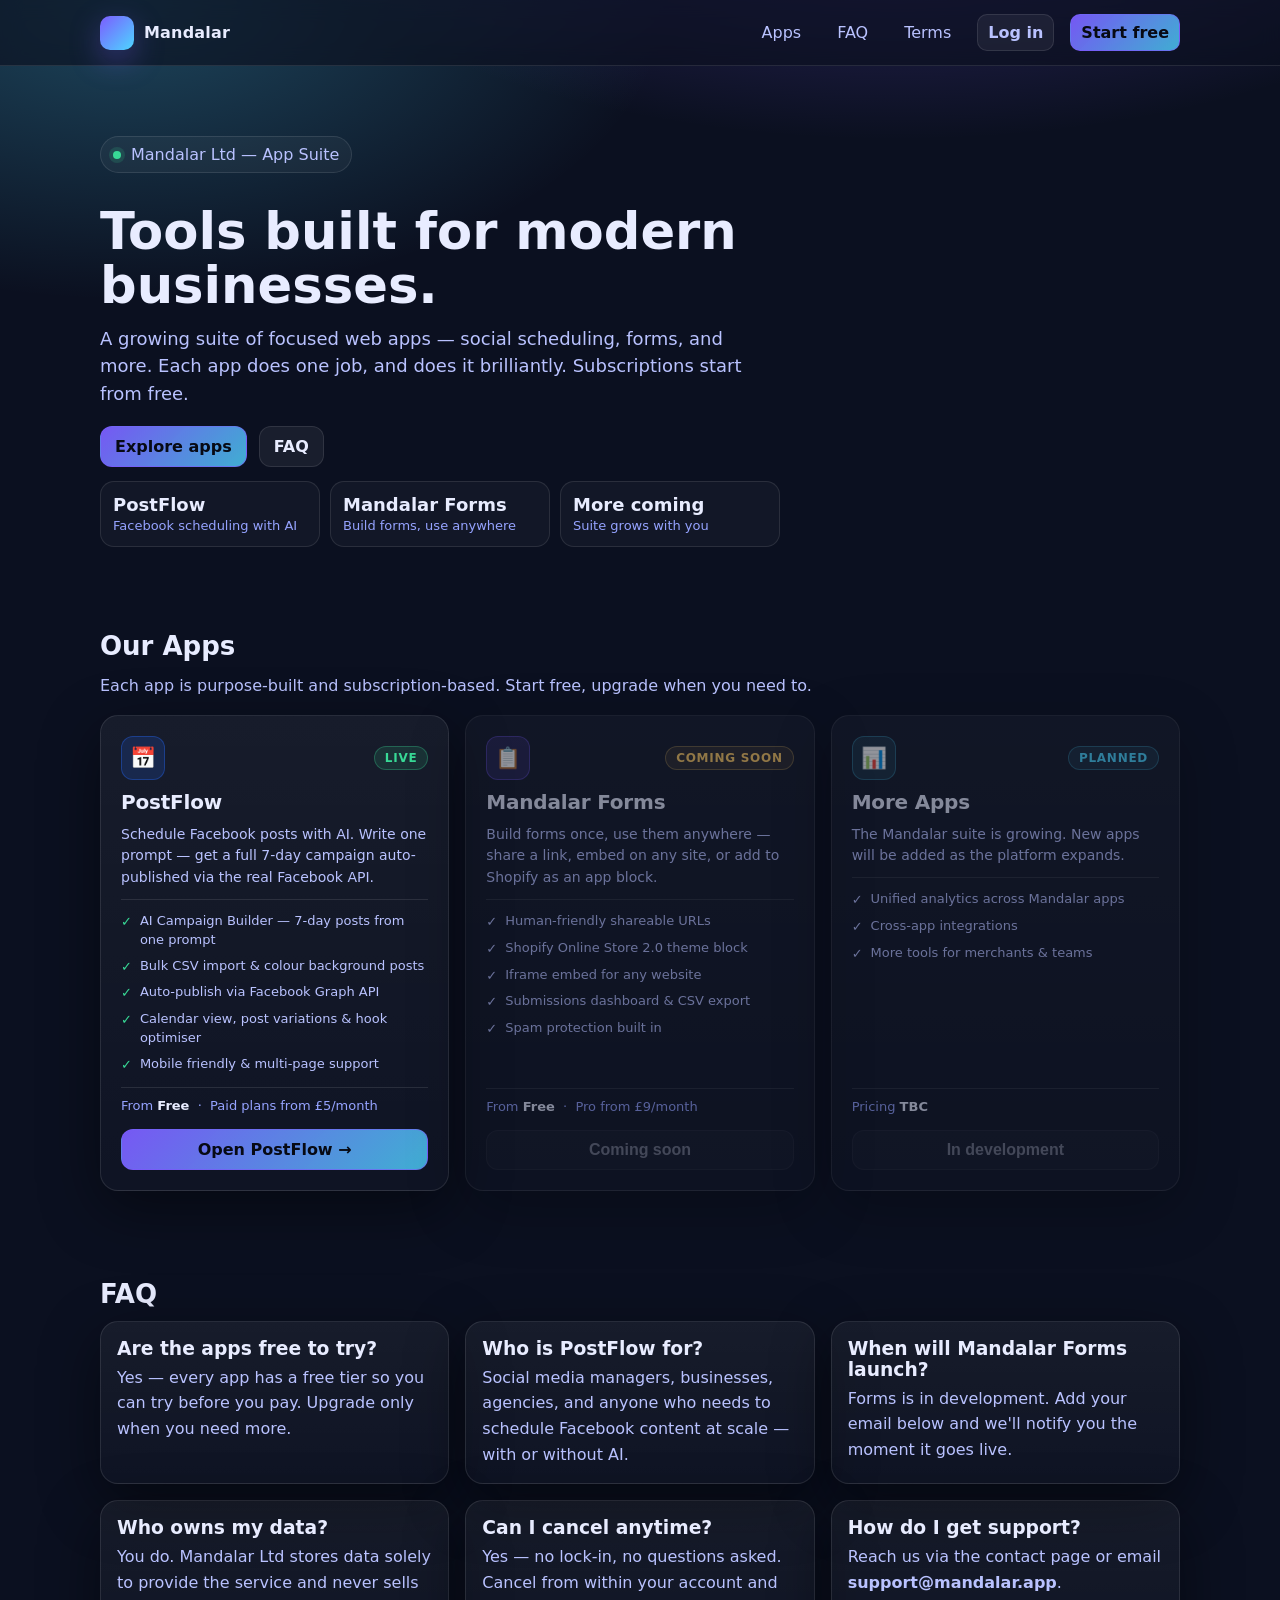
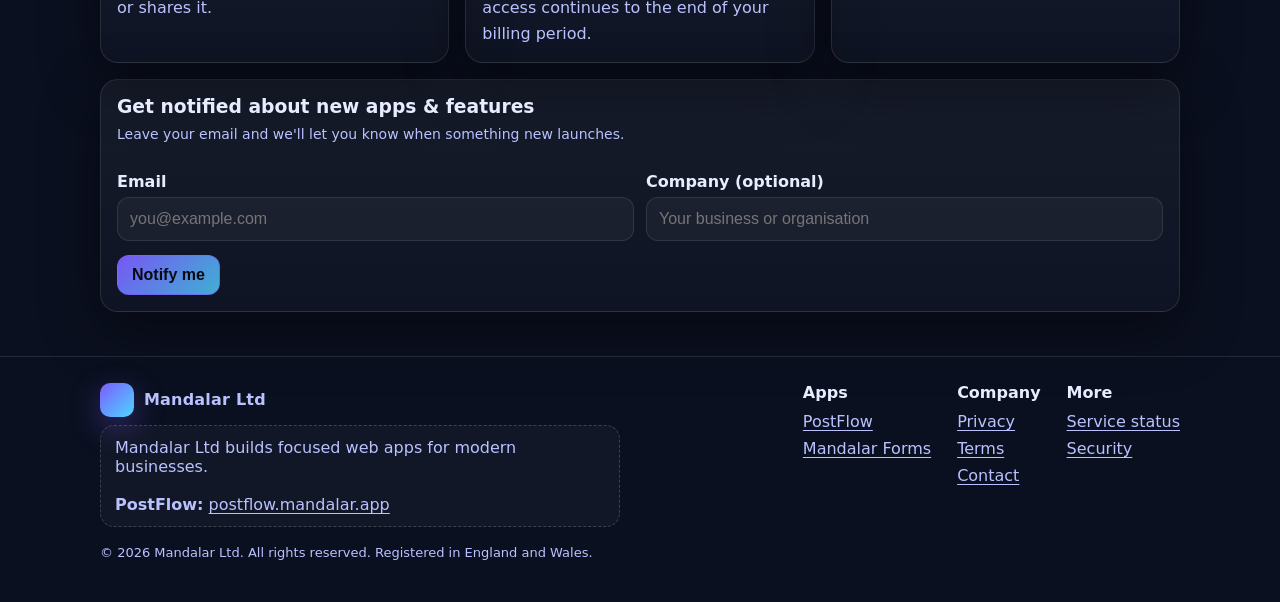
==== commit d3153f57: "updated" ====
--- a/index.html
+++ b/index.html
@@ -22,33 +22,27 @@
           <span>Mandalar</span>
         </a>
 
-        <!-- Mobile toggle -->
-        <button class="nav-toggle" type="button" aria-label="Open menu" aria-controls="primary-menu"
-          aria-expanded="false">
+        <button class="nav-toggle" type="button" aria-label="Open menu" aria-controls="primary-menu" aria-expanded="false">
           <span class="sr-only">Menu</span>
           <span class="burger" aria-hidden="true"></span>
         </button>
 
-        <!-- Drawer / menu -->
         <div id="primary-menu" class="nav-links" data-drawer>
           <a href="#apps">Apps</a>
-          <a href="/#features">Forms</a>
-          <a href="/pricing.html">Pricing</a>
-          <a href="/#faq">FAQ</a>
-          <a class="btn" href="https://app.mandalar.app" rel="noopener">Log in</a>
-          <a class="btn primary" href="https://app.mandalar.app" rel="noopener">Start free</a>
-        </div>
-      </div>
-    </div>
-
-    <!-- Backdrop for mobile drawer -->
+          <a href="#faq">FAQ</a>
+          <a href="/terms.html">Terms</a>
+          <a class="btn" href="https://postflow.mandalar.app" rel="noopener">Log in</a>
+          <a class="btn primary" href="https://postflow.mandalar.app" rel="noopener">Start free</a>
+        </div>
+      </div>
+    </div>
     <div class="nav-backdrop" data-backdrop hidden></div>
   </nav>
 
   <header class="hero">
     <div class="container">
       <div class="badge"><span class="dot" aria-hidden="true"></span><span>Mandalar Ltd — App Suite</span></div>
-      <div class="hero-grid">
+      <div class="hero-grid hero-grid-single">
         <div>
           <h1>Tools built for modern businesses.</h1>
           <p class="lead">
@@ -57,29 +51,13 @@
           </p>
           <div class="cta">
             <a class="btn primary" href="#apps">Explore apps</a>
-            <a class="btn" href="/pricing.html">See pricing</a>
+            <a class="btn" href="#faq">FAQ</a>
           </div>
 
           <div class="kpis">
             <div class="kpi"><b>PostFlow</b><span>Facebook scheduling with AI</span></div>
             <div class="kpi"><b>Mandalar Forms</b><span>Build forms, use anywhere</span></div>
             <div class="kpi"><b>More coming</b><span>Suite grows with you</span></div>
-          </div>
-        </div>
-
-        <div class="card hero-card">
-          <h3 style="margin-top:0">Quick start</h3>
-          <p class="small">Create a form in the app, then share or embed it:</p>
-          <div class="code" id="snippet-embed">&lt;iframe
-            src="https://mandalar.app/s/mystore.myshopify.com/book-your-seat"
-            width="100%"
-            height="640"
-            frameborder="0"
-            loading="lazy"&gt;
-            &lt;/iframe&gt;</div>
-          <div class="cta" style="margin-top:12px">
-            <button class="btn" type="button" data-copy="snippet-embed">Copy embed</button>
-            <a class="btn" href="#faq">Questions?</a>
           </div>
         </div>
       </div>
@@ -158,171 +136,39 @@
     </div>
   </section>
 
-  <section class="section" id="features">
-    <div class="container">
-      <h2>Mandalar Forms — What you get</h2>
-      <p>Everything you need to collect data safely and export it when you need it.</p>
-
-      <div class="grid-3">
-        <div class="card feature">
-          <div class="icon" aria-hidden="true">⚡</div>
-          <h3>Fast & lightweight</h3>
-          <p>Quick load, clean UI, and a simple setup merchants actually finish.</p>
-        </div>
-        <div class="card feature">
-          <div class="icon" aria-hidden="true">🔗</div>
-          <h3>Shareable URLs</h3>
-          <p>Each form gets a human-friendly link using your form name in the slug.</p>
-        </div>
-        <div class="card feature">
-          <div class="icon" aria-hidden="true">🧩</div>
-          <h3>Shopify app block</h3>
-          <p>Add forms to pages and sections in Online Store 2.0 without touching code.</p>
-        </div>
-
-        <div class="card feature">
-          <div class="icon" aria-hidden="true">🧠</div>
-          <h3>Form builder</h3>
-          <p>Text, email, textarea, selects, checkboxes — more field types later.</p>
-        </div>
-        <div class="card feature">
-          <div class="icon" aria-hidden="true">📥</div>
-          <h3>Submissions</h3>
-          <p>See responses in a dashboard and export CSV when you need it.</p>
-        </div>
-        <div class="card feature">
-          <div class="icon" aria-hidden="true">🛡️</div>
-          <h3>Safety basics</h3>
-          <p>Spam protection and shop-level data isolation built in from day one.</p>
-        </div>
-      </div>
-    </div>
-  </section>
-
-  <section class="section" id="embed">
-    <div class="container">
-      <div class="split">
-        <div class="card mini">
-          <h3>Embed on any website</h3>
-          <p class="small">Copy/paste the iframe snippet into WordPress, Wix, Squarespace, React sites, or plain HTML.
-          </p>
-          <div class="code" id="snippet-iframe">&lt;iframe
-            src="https://mandalar.app/s/mystore.myshopify.com/book-your-seat-for-abc-event"
-            width="100%"
-            height="640"
-            frameborder="0"
-            loading="lazy"&gt;
-            &lt;/iframe&gt;</div>
-          <div class="actions">
-            <button class="btn" type="button" data-copy="snippet-iframe">Copy snippet</button>
-            <a class="btn" href="/docs.html#embedding">Read docs</a>
-          </div>
-        </div>
-        <div class="card mini">
-          <h3>Use inside Shopify as an app</h3>
-          <p class="small">Install the Mandalar app, create a form, then add the “Mandalar Form” block in the theme
-            editor.</p>
-          <ul>
-            <li>Online Store 2.0 theme block</li>
-            <li>Works on pages, products, cart or custom sections</li>
-            <li>Public share link still available</li>
-          </ul>
-          <div class="cta" style="margin-top:12px">
-            <a class="btn primary" href="https://app.mandalar.app" rel="noopener">Go to the app</a>
-            <a class="btn" href="/docs.html#shopify">Shopify setup</a>
-          </div>
-        </div>
-      </div>
-    </div>
-  </section>
-
-  <section class="section" id="pricing-preview">
-    <div class="container">
-      <h2>Simple pricing</h2>
-      <p>No complicated tiers. Start free, upgrade when you’re ready.</p>
-      <div class="pricing">
-        <div class="card plan">
-          <span class="tag">Free</span>
-          <h3>Starter</h3>
-          <div class="price">£0</div>
-          <div class="small">For testing and small projects</div>
-          <ul>
-            <li>1 form</li>
-            <li>50 submissions / month</li>
-            <li>Shareable link + iframe embed</li>
-          </ul>
-          <div class="cta" style="margin-top:14px">
-            <a class="btn" href="/pricing.html">View details</a>
-          </div>
-        </div>
-
-        <div class="card plan highlight">
-          <span class="tag">Most popular</span>
-          <h3>Pro</h3>
-          <div class="price">£9<span class="small">/month</span></div>
-          <div class="small">For most merchants and organisers</div>
-          <ul>
-            <li>Unlimited forms</li>
-            <li>Unlimited submissions</li>
-            <li>CSV export</li>
-          </ul>
-          <div class="cta" style="margin-top:14px">
-            <a class="btn primary" href="https://app.mandalar.app" rel="noopener">Start Pro</a>
-            <a class="btn" href="/pricing.html">Compare plans</a>
-          </div>
-        </div>
-
-        <div class="card plan">
-          <span class="tag">Teams</span>
-          <h3>Business</h3>
-          <div class="price">£19<span class="small">/month</span></div>
-          <div class="small">For higher volume + advanced features</div>
-          <ul>
-            <li>Email notifications</li>
-            <li>File uploads (coming soon)</li>
-            <li>Team access (coming soon)</li>
-          </ul>
-          <div class="cta" style="margin-top:14px">
-            <a class="btn" href="/contact.html">Talk to us</a>
-          </div>
-        </div>
-      </div>
-    </div>
-  </section>
-
   <section class="section" id="faq">
     <div class="container">
       <h2>FAQ</h2>
       <div class="grid-3">
         <div class="card feature">
-          <h3>Is Mandalar a Shopify app?</h3>
-          <p>Yes — and your forms can also be used on non‑Shopify sites via a share link or embed.</p>
-        </div>
-        <div class="card feature">
-          <h3>Can I use my form name in the URL?</h3>
-          <p>Yes. We generate a readable slug like <code>book-your-seat-for-abc-event</code>.</p>
-        </div>
-        <div class="card feature">
-          <h3>Can I embed it anywhere?</h3>
-          <p>Yes. Start with iframe embed (works everywhere). A JS embed option can come next.</p>
-        </div>
-        <div class="card feature">
-          <h3>Who owns the data?</h3>
-          <p>Your client (the merchant) owns the submissions. Mandalar stores them to provide the service.</p>
-        </div>
-        <div class="card feature">
-          <h3>Do you support event registrations?</h3>
-          <p>Absolutely — registrations are a core use case for Mandalar.</p>
-        </div>
-        <div class="card feature">
-          <h3>Where do I build the forms?</h3>
-          <p>In the app at <a href="https://app.mandalar.app" rel="noopener">app.mandalar.app</a>.</p>
+          <h3>Are the apps free to try?</h3>
+          <p>Yes — every app has a free tier so you can try before you pay. Upgrade only when you need more.</p>
+        </div>
+        <div class="card feature">
+          <h3>Who is PostFlow for?</h3>
+          <p>Social media managers, businesses, agencies, and anyone who needs to schedule Facebook content at scale — with or without AI.</p>
+        </div>
+        <div class="card feature">
+          <h3>When will Mandalar Forms launch?</h3>
+          <p>Forms is in development. Add your email below and we'll notify you the moment it goes live.</p>
+        </div>
+        <div class="card feature">
+          <h3>Who owns my data?</h3>
+          <p>You do. Mandalar Ltd stores data solely to provide the service and never sells or shares it.</p>
+        </div>
+        <div class="card feature">
+          <h3>Can I cancel anytime?</h3>
+          <p>Yes — no lock-in, no questions asked. Cancel from within your account and access continues to the end of your billing period.</p>
+        </div>
+        <div class="card feature">
+          <h3>How do I get support?</h3>
+          <p>Reach us via the <a href="/contact.html">contact page</a> or email <strong>support@mandalar.app</strong>.</p>
         </div>
       </div>
 
       <div class="card mini" style="margin-top:16px">
-        <h3 style="margin-top:0">Get updates</h3>
-        <p class="small">Leave your email and we’ll notify you about new features (marketing demo only).</p>
+        <h3 style="margin-top:0">Get notified about new apps &amp; features</h3>
+        <p class="small">Leave your email and we'll let you know when something new launches.</p>
         <form id="signup-form" autocomplete="on">
           <div class="row">
             <div>
@@ -331,12 +177,11 @@
             </div>
             <div>
               <label for="company">Company (optional)</label>
-              <input id="company" name="company" type="text" placeholder="Your shop or organisation" />
+              <input id="company" name="company" type="text" placeholder="Your business or organisation" />
             </div>
           </div>
           <div class="actions">
             <button class="btn primary" type="submit">Notify me</button>
-            <a class="btn" href="https://app.mandalar.app" rel="noopener">Go to the app</a>
           </div>
         </form>
       </div>
@@ -350,21 +195,20 @@
         <div>
           <div class="brand" style="margin-bottom:8px">
             <span class="logo" aria-hidden="true"></span>
-            <span>Mandalar</span>
+            <span>Mandalar Ltd</span>
           </div>
           <div class="notice" style="max-width:520px">
-            Mandalar helps you build forms once and use them anywhere — including Shopify via an app block.
+            Mandalar Ltd builds focused web apps for modern businesses.
             <br /><br />
-            <strong>App:</strong> <a href="https://app.mandalar.app" rel="noopener">https://app.mandalar.app</a>
+            <strong>PostFlow:</strong> <a href="https://postflow.mandalar.app" rel="noopener">postflow.mandalar.app</a>
           </div>
         </div>
         <div class="cols">
           <div>
-            <h4>Product</h4>
+            <h4>Apps</h4>
             <ul>
-              <li><a href="/#features">Features</a></li>
-              <li><a href="/pricing.html">Pricing</a></li>
-              <li><a href="/docs.html">Docs</a></li>
+              <li><a href="https://postflow.mandalar.app" rel="noopener">PostFlow</a></li>
+              <li><a href="#apps">Mandalar Forms</a></li>
             </ul>
           </div>
           <div>
@@ -376,7 +220,7 @@
             </ul>
           </div>
           <div>
-            <h4>Status</h4>
+            <h4>More</h4>
             <ul>
               <li><a href="/status.html">Service status</a></li>
               <li><a href="/security.html">Security</a></li>
@@ -412,26 +256,18 @@
         return root.classList.contains('nav-open');
       }
 
-      // Click anywhere on document
       document.addEventListener('click', function (e) {
         if (!isOpen()) return;
-
         const clickInsideDrawer = drawer.contains(e.target);
         const clickOnToggle = toggle.contains(e.target);
-
-        if (!clickInsideDrawer && !clickOnToggle) {
-          closeNav();
-        }
+        if (!clickInsideDrawer && !clickOnToggle) closeNav();
       });
 
-      // Optional: ESC key support
       document.addEventListener('keydown', function (e) {
-        if (e.key === 'Escape' && isOpen()) {
-          closeNav();
-        }
+        if (e.key === 'Escape' && isOpen()) closeNav();
       });
     })();
   </script>
 </body>
 
-</html>+</html>
--- a/assets/styles.css
+++ b/assets/styles.css
@@ -831,6 +831,11 @@
   .apps-grid { grid-template-columns: 1fr; }
 }
 
+.hero-grid-single {
+  grid-template-columns: 1fr;
+  max-width: 680px;
+}
+
 /* Safe-area support for notched devices */
 @supports (padding: max(0px)) {
   @media (max-width: 920px) {
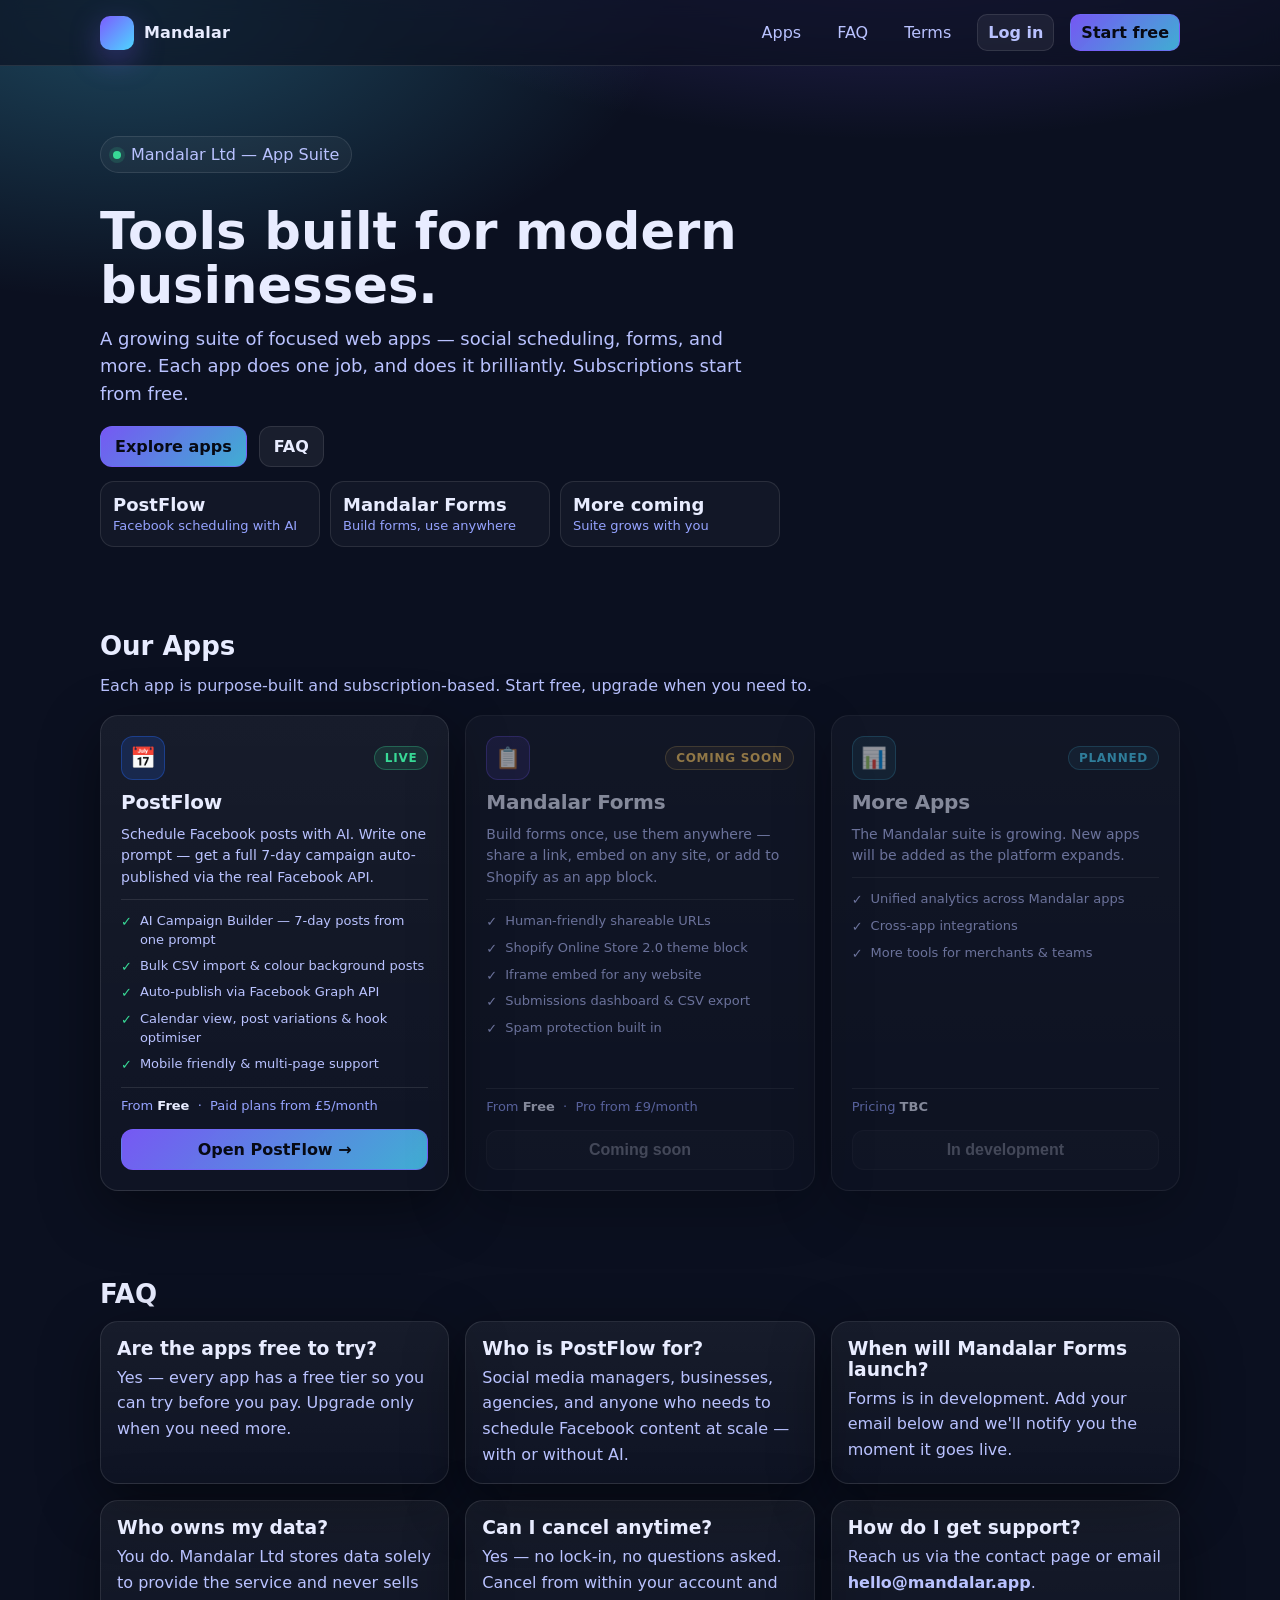
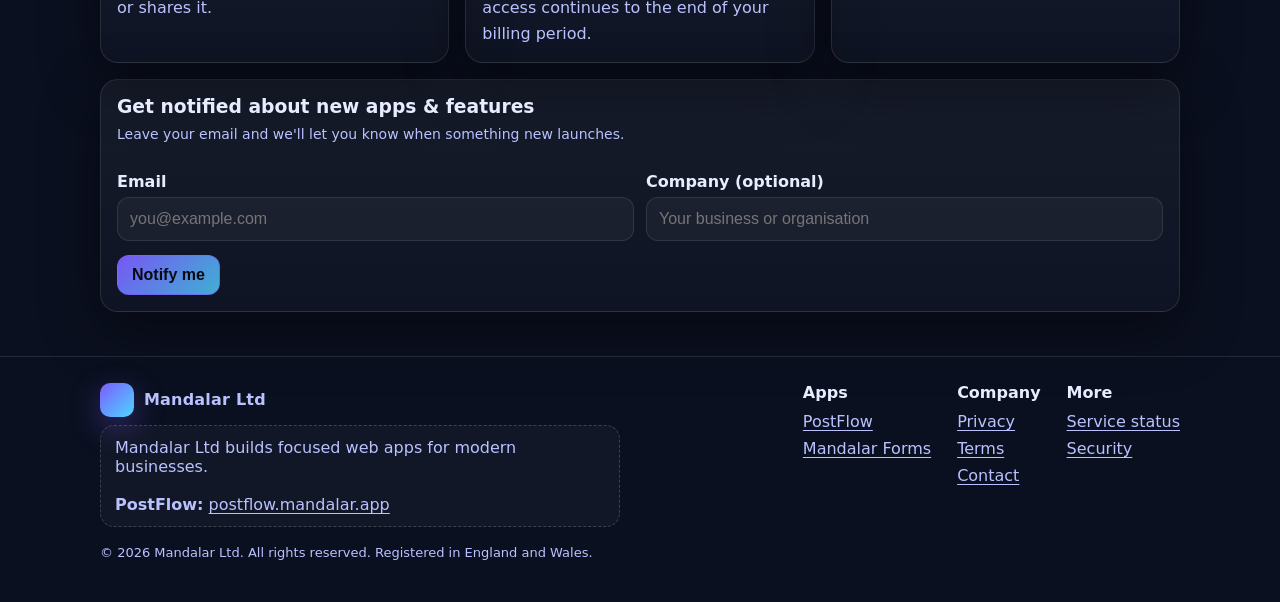
==== commit 65367706: "email updated" ====
--- a/index.html
+++ b/index.html
@@ -5,7 +5,8 @@
   <meta charset="utf-8" />
   <meta name="viewport" content="width=device-width,initial-scale=1" />
   <title>Mandalar Ltd — App Suite</title>
-  <meta name="description" content="Mandalar Ltd builds focused web apps for modern businesses — social scheduling, forms, and more. Subscriptions from free.">
+  <meta name="description"
+    content="Mandalar Ltd builds focused web apps for modern businesses — social scheduling, forms, and more. Subscriptions from free.">
   <meta name="theme-color" content="#0b1020">
   <meta name="facebook-domain-verification" content="dx98on4h17cnfuv84pdl19yidbx3ws" />
   <link rel="icon" href="/favicon.svg" type="image/svg+xml">
@@ -22,7 +23,8 @@
           <span>Mandalar</span>
         </a>
 
-        <button class="nav-toggle" type="button" aria-label="Open menu" aria-controls="primary-menu" aria-expanded="false">
+        <button class="nav-toggle" type="button" aria-label="Open menu" aria-controls="primary-menu"
+          aria-expanded="false">
           <span class="sr-only">Menu</span>
           <span class="burger" aria-hidden="true"></span>
         </button>
@@ -78,7 +80,8 @@
             <span class="app-badge badge-live">Live</span>
           </div>
           <div class="app-card-name">PostFlow</div>
-          <div class="app-card-tagline">Schedule Facebook posts with AI. Write one prompt — get a full 7-day campaign auto-published via the real Facebook API.</div>
+          <div class="app-card-tagline">Schedule Facebook posts with AI. Write one prompt — get a full 7-day campaign
+            auto-published via the real Facebook API.</div>
           <ul class="app-card-features">
             <li>AI Campaign Builder — 7-day posts from one prompt</li>
             <li>Bulk CSV import &amp; colour background posts</li>
@@ -87,7 +90,8 @@
             <li>Mobile friendly &amp; multi-page support</li>
           </ul>
           <div class="app-card-price">From <strong>Free</strong> &nbsp;·&nbsp; Paid plans from £5/month</div>
-          <a href="https://postflow.mandalar.app" target="_blank" rel="noopener" class="btn primary" style="width:100%; justify-content:center; margin-top:6px;">
+          <a href="https://postflow.mandalar.app" target="_blank" rel="noopener" class="btn primary"
+            style="width:100%; justify-content:center; margin-top:6px;">
             Open PostFlow →
           </a>
         </div>
@@ -95,11 +99,13 @@
         <!-- MANDALAR FORMS -->
         <div class="app-card app-card-disabled">
           <div class="app-card-top">
-            <div class="app-icon" style="background: rgba(124,92,255,0.18); border-color: rgba(124,92,255,0.4);">📋</div>
+            <div class="app-icon" style="background: rgba(124,92,255,0.18); border-color: rgba(124,92,255,0.4);">📋
+            </div>
             <span class="app-badge badge-soon">Coming soon</span>
           </div>
           <div class="app-card-name">Mandalar Forms</div>
-          <div class="app-card-tagline">Build forms once, use them anywhere — share a link, embed on any site, or add to Shopify as an app block.</div>
+          <div class="app-card-tagline">Build forms once, use them anywhere — share a link, embed on any site, or add to
+            Shopify as an app block.</div>
           <ul class="app-card-features">
             <li>Human-friendly shareable URLs</li>
             <li>Shopify Online Store 2.0 theme block</li>
@@ -108,7 +114,8 @@
             <li>Spam protection built in</li>
           </ul>
           <div class="app-card-price">From <strong>Free</strong> &nbsp;·&nbsp; Pro from £9/month</div>
-          <button class="btn" disabled style="width:100%; justify-content:center; margin-top:6px; opacity:0.45; cursor:not-allowed;">
+          <button class="btn" disabled
+            style="width:100%; justify-content:center; margin-top:6px; opacity:0.45; cursor:not-allowed;">
             Coming soon
           </button>
         </div>
@@ -116,18 +123,21 @@
         <!-- FUTURE APP -->
         <div class="app-card app-card-disabled">
           <div class="app-card-top">
-            <div class="app-icon" style="background: rgba(77,214,255,0.12); border-color: rgba(77,214,255,0.3);">📊</div>
+            <div class="app-icon" style="background: rgba(77,214,255,0.12); border-color: rgba(77,214,255,0.3);">📊
+            </div>
             <span class="app-badge badge-planned">Planned</span>
           </div>
           <div class="app-card-name">More Apps</div>
-          <div class="app-card-tagline">The Mandalar suite is growing. New apps will be added as the platform expands.</div>
+          <div class="app-card-tagline">The Mandalar suite is growing. New apps will be added as the platform expands.
+          </div>
           <ul class="app-card-features">
             <li>Unified analytics across Mandalar apps</li>
             <li>Cross-app integrations</li>
             <li>More tools for merchants &amp; teams</li>
           </ul>
           <div class="app-card-price">Pricing <strong>TBC</strong></div>
-          <button class="btn" disabled style="width:100%; justify-content:center; margin-top:6px; opacity:0.45; cursor:not-allowed;">
+          <button class="btn" disabled
+            style="width:100%; justify-content:center; margin-top:6px; opacity:0.45; cursor:not-allowed;">
             In development
           </button>
         </div>
@@ -146,7 +156,8 @@
         </div>
         <div class="card feature">
           <h3>Who is PostFlow for?</h3>
-          <p>Social media managers, businesses, agencies, and anyone who needs to schedule Facebook content at scale — with or without AI.</p>
+          <p>Social media managers, businesses, agencies, and anyone who needs to schedule Facebook content at scale —
+            with or without AI.</p>
         </div>
         <div class="card feature">
           <h3>When will Mandalar Forms launch?</h3>
@@ -158,11 +169,12 @@
         </div>
         <div class="card feature">
           <h3>Can I cancel anytime?</h3>
-          <p>Yes — no lock-in, no questions asked. Cancel from within your account and access continues to the end of your billing period.</p>
+          <p>Yes — no lock-in, no questions asked. Cancel from within your account and access continues to the end of
+            your billing period.</p>
         </div>
         <div class="card feature">
           <h3>How do I get support?</h3>
-          <p>Reach us via the <a href="/contact.html">contact page</a> or email <strong>support@mandalar.app</strong>.</p>
+          <p>Reach us via the <a href="/contact.html">contact page</a> or email <strong>hello@mandalar.app</strong>.</p>
         </div>
       </div>
 
@@ -270,4 +282,4 @@
   </script>
 </body>
 
-</html>
+</html>
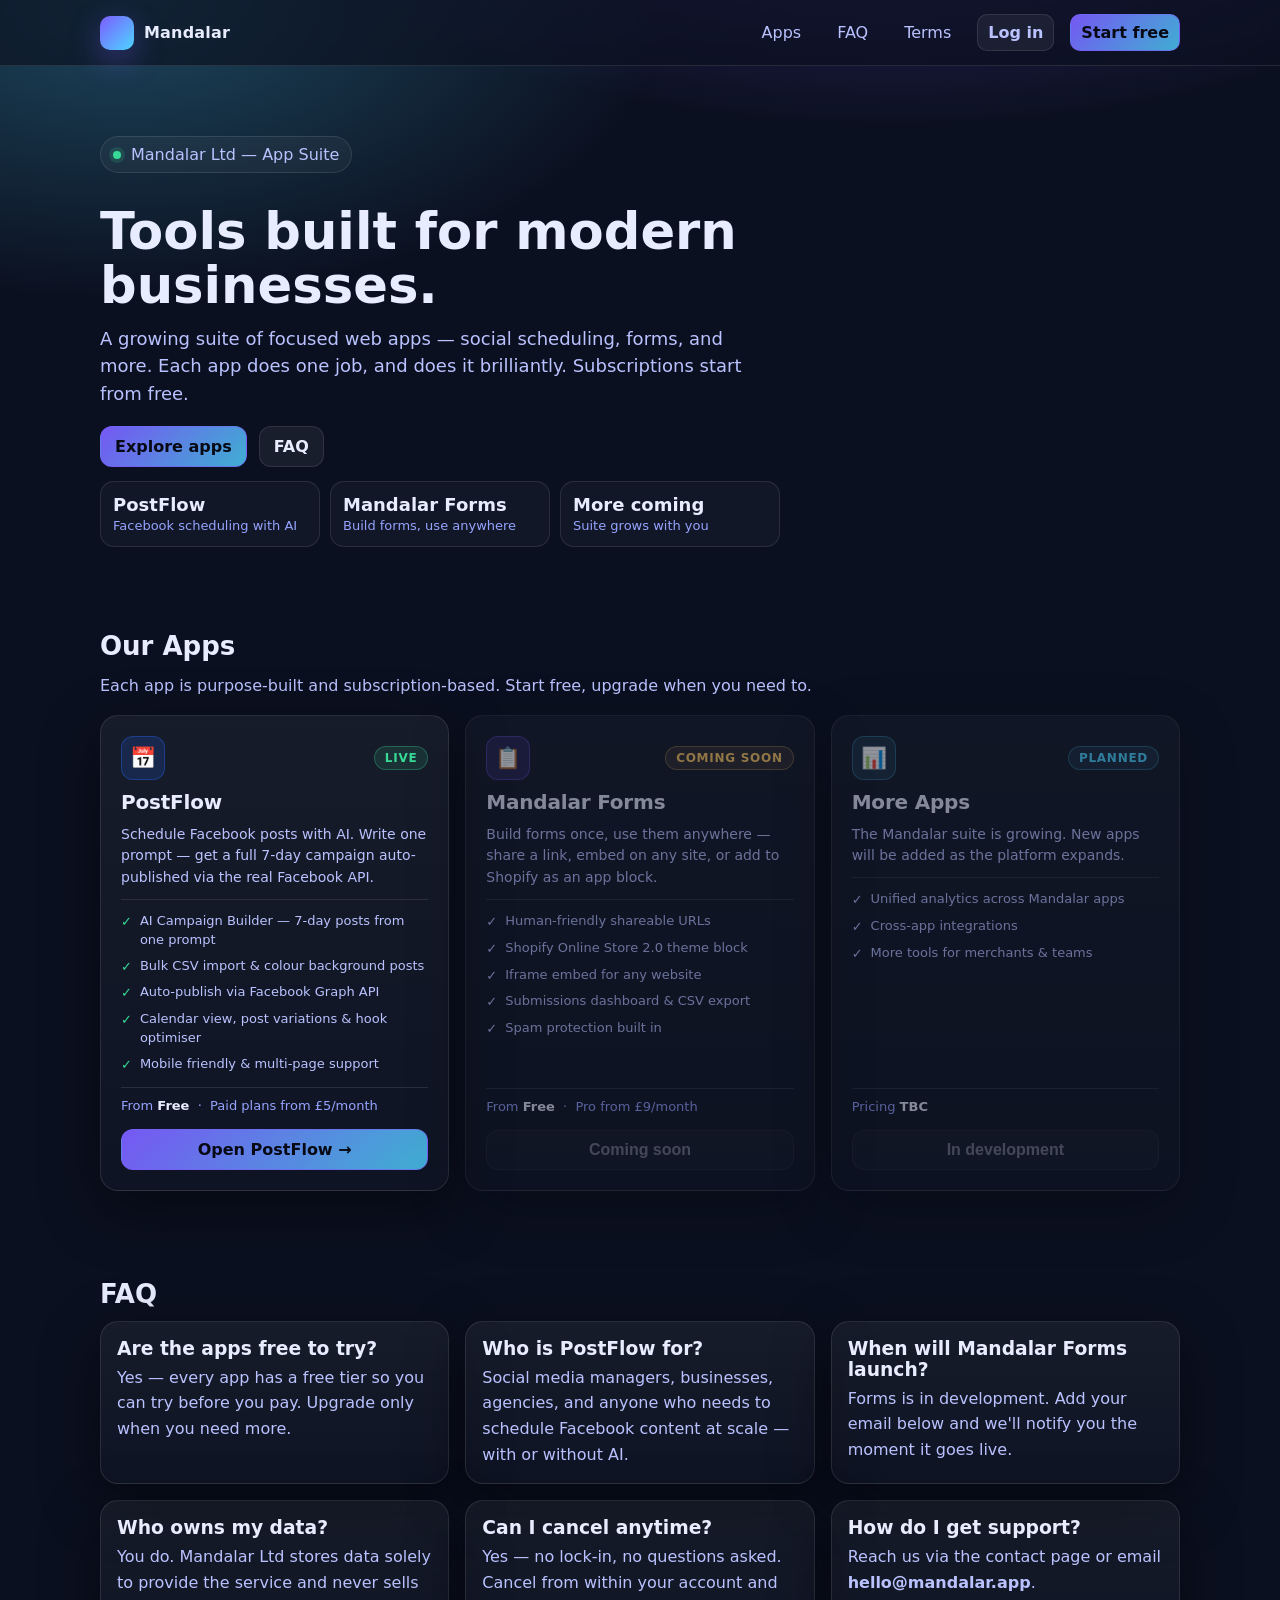
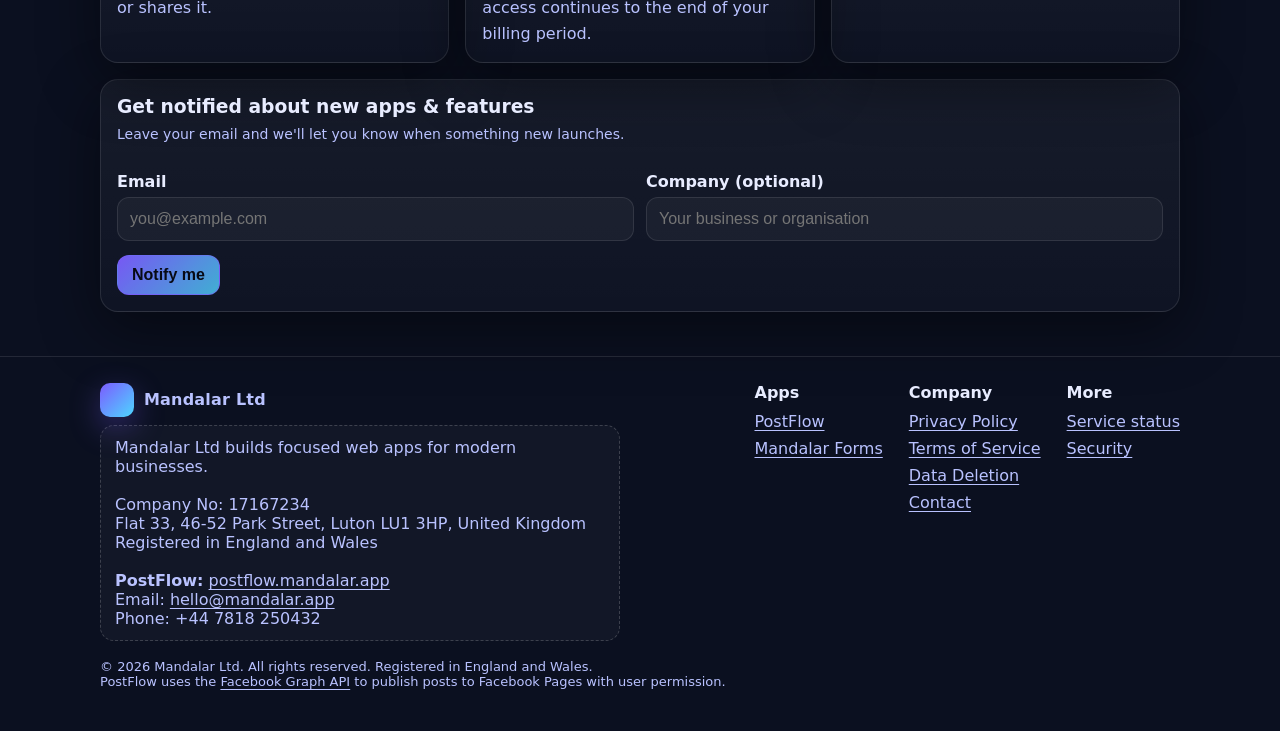
==== commit 22272650: "updated links" ====
--- a/index.html
+++ b/index.html
@@ -210,9 +210,13 @@
             <span>Mandalar Ltd</span>
           </div>
           <div class="notice" style="max-width:520px">
-            Mandalar Ltd builds focused web apps for modern businesses.
-            <br /><br />
-            <strong>PostFlow:</strong> <a href="https://postflow.mandalar.app" rel="noopener">postflow.mandalar.app</a>
+            Mandalar Ltd builds focused web apps for modern businesses.<br /><br />
+            Company No: 17167234<br />
+            Flat 33, 46-52 Park Street, Luton LU1 3HP, United Kingdom<br />
+            Registered in England and Wales<br /><br />
+            <strong>PostFlow:</strong> <a href="https://postflow.mandalar.app" rel="noopener">postflow.mandalar.app</a><br />
+            Email: <a href="mailto:hello@mandalar.app">hello@mandalar.app</a><br />
+            Phone: +44 7818 250432
           </div>
         </div>
         <div class="cols">
@@ -226,8 +230,9 @@
           <div>
             <h4>Company</h4>
             <ul>
-              <li><a href="/privacy.html">Privacy</a></li>
-              <li><a href="/terms.html">Terms</a></li>
+              <li><a href="/privacy.html">Privacy Policy</a></li>
+              <li><a href="/terms.html">Terms of Service</a></li>
+              <li><a href="/data-deletion.html">Data Deletion</a></li>
               <li><a href="/contact.html">Contact</a></li>
             </ul>
           </div>
@@ -240,9 +245,9 @@
           </div>
         </div>
       </div>
-
       <div style="margin-top:18px; font-size:13px">
-        © 2026 Mandalar Ltd. All rights reserved. Registered in England and Wales.
+        © 2026 Mandalar Ltd. All rights reserved. Registered in England and Wales.<br />
+        PostFlow uses the <a href="https://developers.facebook.com/docs/graph-api" target="_blank" rel="noopener">Facebook Graph API</a> to publish posts to Facebook Pages with user permission.
       </div>
     </div>
   </footer>
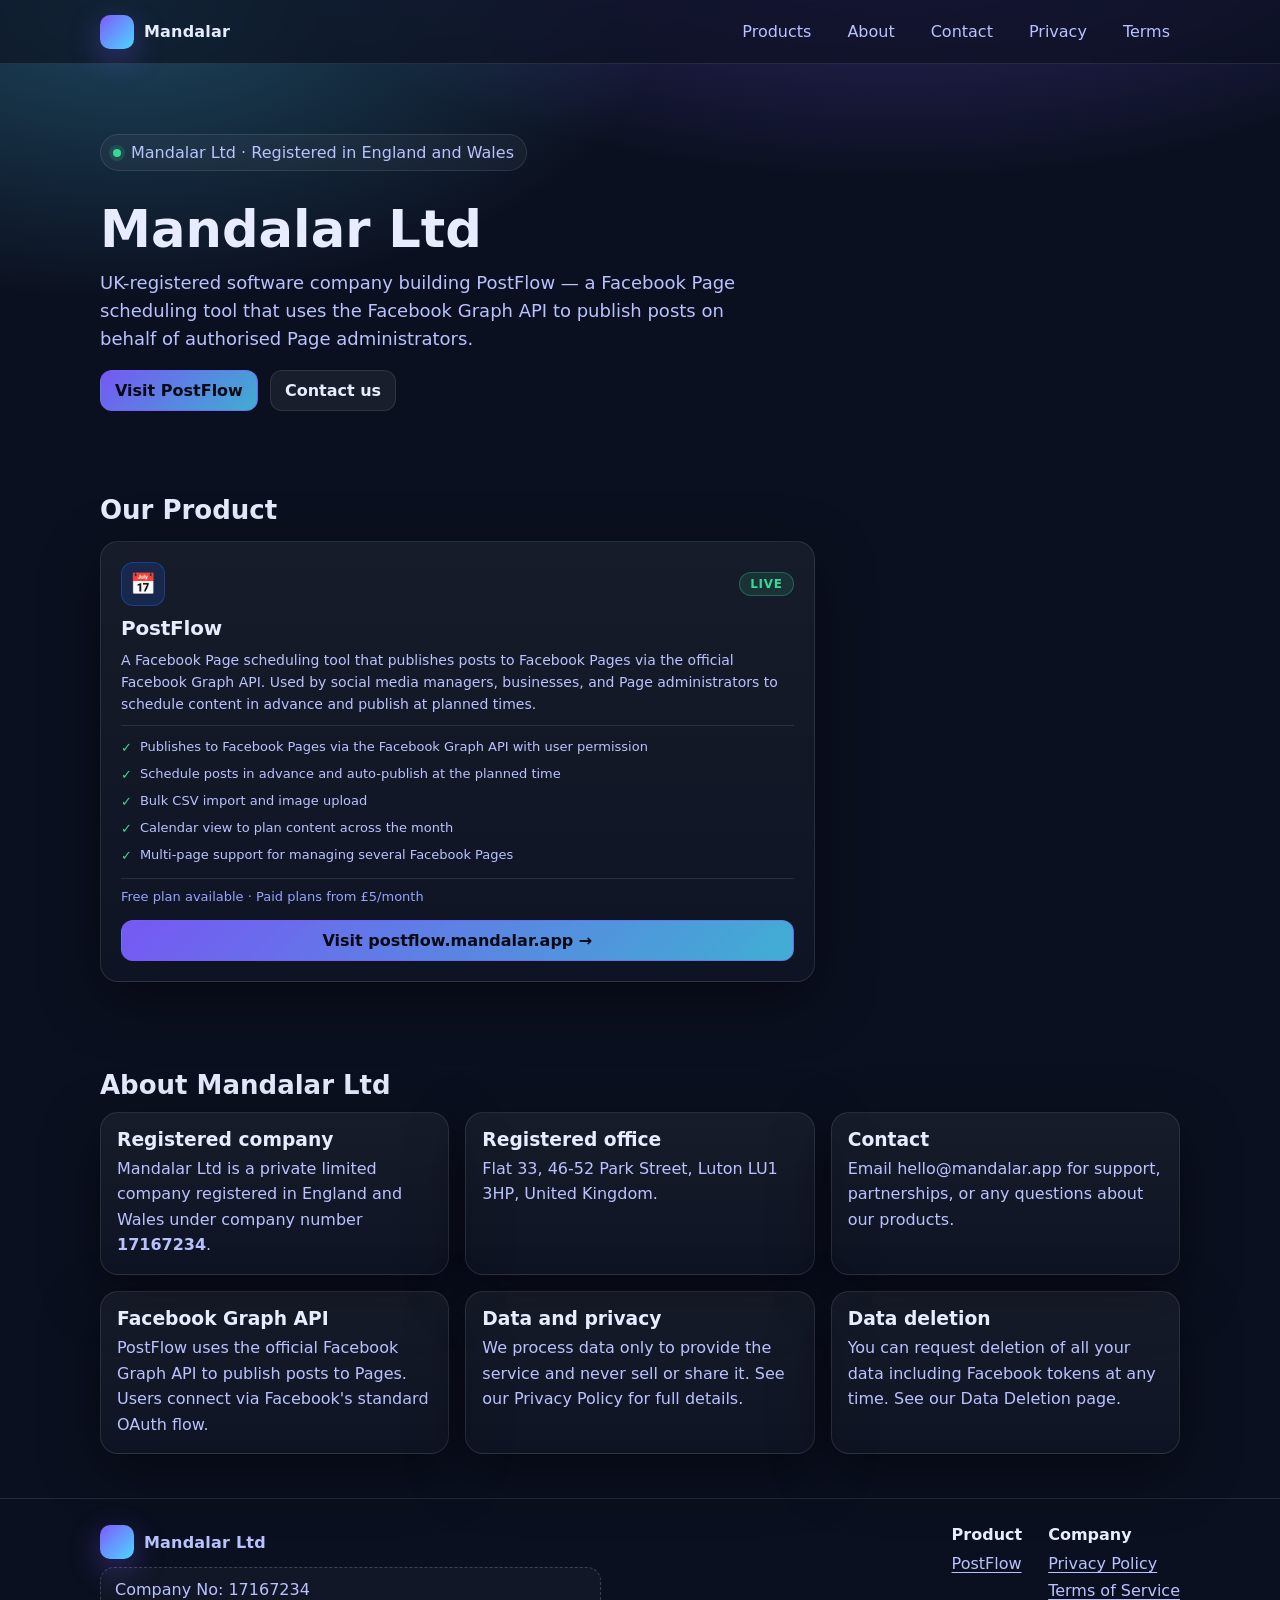
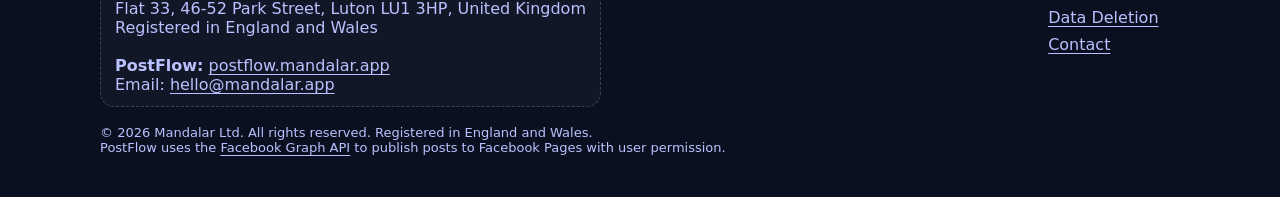
==== commit 9a93cd63: "updated files" ====
--- a/index.html
+++ b/index.html
@@ -4,9 +4,9 @@
 <head>
   <meta charset="utf-8" />
   <meta name="viewport" content="width=device-width,initial-scale=1" />
-  <title>Mandalar Ltd — App Suite</title>
+  <title>Mandalar Ltd — UK Software Company</title>
   <meta name="description"
-    content="Mandalar Ltd builds focused web apps for modern businesses — social scheduling, forms, and more. Subscriptions from free.">
+    content="Mandalar Ltd is a UK software company that builds PostFlow, a Facebook Page scheduling tool that uses the Facebook Graph API to publish posts on behalf of authorised Page admins.">
   <meta name="theme-color" content="#0b1020">
   <meta name="facebook-domain-verification" content="dx98on4h17cnfuv84pdl19yidbx3ws" />
   <link rel="icon" href="/favicon.svg" type="image/svg+xml">
@@ -30,11 +30,11 @@
         </button>
 
         <div id="primary-menu" class="nav-links" data-drawer>
-          <a href="#apps">Apps</a>
-          <a href="#faq">FAQ</a>
+          <a href="#products">Products</a>
+          <a href="#about">About</a>
+          <a href="/contact.html">Contact</a>
+          <a href="/privacy.html">Privacy</a>
           <a href="/terms.html">Terms</a>
-          <a class="btn" href="https://postflow.mandalar.app" rel="noopener">Log in</a>
-          <a class="btn primary" href="https://postflow.mandalar.app" rel="noopener">Start free</a>
         </div>
       </div>
     </div>
@@ -43,159 +43,84 @@
 
   <header class="hero">
     <div class="container">
-      <div class="badge"><span class="dot" aria-hidden="true"></span><span>Mandalar Ltd — App Suite</span></div>
+      <div class="badge"><span class="dot" aria-hidden="true"></span><span>Mandalar Ltd · Registered in England and Wales</span></div>
       <div class="hero-grid hero-grid-single">
         <div>
-          <h1>Tools built for modern businesses.</h1>
+          <h1>Mandalar Ltd</h1>
           <p class="lead">
-            A growing suite of focused web apps — social scheduling, forms, and more.
-            Each app does one job, and does it brilliantly. Subscriptions start from free.
+            UK-registered software company building PostFlow — a Facebook Page scheduling tool that uses
+            the Facebook Graph API to publish posts on behalf of authorised Page administrators.
           </p>
           <div class="cta">
-            <a class="btn primary" href="#apps">Explore apps</a>
-            <a class="btn" href="#faq">FAQ</a>
-          </div>
-
-          <div class="kpis">
-            <div class="kpi"><b>PostFlow</b><span>Facebook scheduling with AI</span></div>
-            <div class="kpi"><b>Mandalar Forms</b><span>Build forms, use anywhere</span></div>
-            <div class="kpi"><b>More coming</b><span>Suite grows with you</span></div>
+            <a class="btn primary" href="https://postflow.mandalar.app" target="_blank" rel="noopener">Visit PostFlow</a>
+            <a class="btn" href="/contact.html">Contact us</a>
           </div>
         </div>
       </div>
     </div>
   </header>
 
-  <section class="section" id="apps">
+  <section class="section" id="products">
     <div class="container">
-      <h2>Our Apps</h2>
-      <p>Each app is purpose-built and subscription-based. Start free, upgrade when you need to.</p>
+      <h2>Our Product</h2>
 
       <div class="apps-grid">
-
-        <!-- POSTFLOW -->
-        <div class="app-card">
+        <div class="app-card" style="grid-column: span 2; max-width: 720px; margin: 0 auto;">
           <div class="app-card-top">
             <div class="app-icon" style="background: rgba(37,99,235,0.18); border-color: rgba(37,99,235,0.4);">📅</div>
             <span class="app-badge badge-live">Live</span>
           </div>
           <div class="app-card-name">PostFlow</div>
-          <div class="app-card-tagline">Schedule Facebook posts with AI. Write one prompt — get a full 7-day campaign
-            auto-published via the real Facebook API.</div>
+          <div class="app-card-tagline">
+            A Facebook Page scheduling tool that publishes posts to Facebook Pages via the official
+            Facebook Graph API. Used by social media managers, businesses, and Page administrators
+            to schedule content in advance and publish at planned times.
+          </div>
           <ul class="app-card-features">
-            <li>AI Campaign Builder — 7-day posts from one prompt</li>
-            <li>Bulk CSV import &amp; colour background posts</li>
-            <li>Auto-publish via Facebook Graph API</li>
-            <li>Calendar view, post variations &amp; hook optimiser</li>
-            <li>Mobile friendly &amp; multi-page support</li>
+            <li>Publishes to Facebook Pages via the Facebook Graph API with user permission</li>
+            <li>Schedule posts in advance and auto-publish at the planned time</li>
+            <li>Bulk CSV import and image upload</li>
+            <li>Calendar view to plan content across the month</li>
+            <li>Multi-page support for managing several Facebook Pages</li>
           </ul>
-          <div class="app-card-price">From <strong>Free</strong> &nbsp;·&nbsp; Paid plans from £5/month</div>
+          <div class="app-card-price">Free plan available · Paid plans from £5/month</div>
           <a href="https://postflow.mandalar.app" target="_blank" rel="noopener" class="btn primary"
             style="width:100%; justify-content:center; margin-top:6px;">
-            Open PostFlow →
+            Visit postflow.mandalar.app →
           </a>
         </div>
-
-        <!-- MANDALAR FORMS -->
-        <div class="app-card app-card-disabled">
-          <div class="app-card-top">
-            <div class="app-icon" style="background: rgba(124,92,255,0.18); border-color: rgba(124,92,255,0.4);">📋
-            </div>
-            <span class="app-badge badge-soon">Coming soon</span>
-          </div>
-          <div class="app-card-name">Mandalar Forms</div>
-          <div class="app-card-tagline">Build forms once, use them anywhere — share a link, embed on any site, or add to
-            Shopify as an app block.</div>
-          <ul class="app-card-features">
-            <li>Human-friendly shareable URLs</li>
-            <li>Shopify Online Store 2.0 theme block</li>
-            <li>Iframe embed for any website</li>
-            <li>Submissions dashboard &amp; CSV export</li>
-            <li>Spam protection built in</li>
-          </ul>
-          <div class="app-card-price">From <strong>Free</strong> &nbsp;·&nbsp; Pro from £9/month</div>
-          <button class="btn" disabled
-            style="width:100%; justify-content:center; margin-top:6px; opacity:0.45; cursor:not-allowed;">
-            Coming soon
-          </button>
-        </div>
-
-        <!-- FUTURE APP -->
-        <div class="app-card app-card-disabled">
-          <div class="app-card-top">
-            <div class="app-icon" style="background: rgba(77,214,255,0.12); border-color: rgba(77,214,255,0.3);">📊
-            </div>
-            <span class="app-badge badge-planned">Planned</span>
-          </div>
-          <div class="app-card-name">More Apps</div>
-          <div class="app-card-tagline">The Mandalar suite is growing. New apps will be added as the platform expands.
-          </div>
-          <ul class="app-card-features">
-            <li>Unified analytics across Mandalar apps</li>
-            <li>Cross-app integrations</li>
-            <li>More tools for merchants &amp; teams</li>
-          </ul>
-          <div class="app-card-price">Pricing <strong>TBC</strong></div>
-          <button class="btn" disabled
-            style="width:100%; justify-content:center; margin-top:6px; opacity:0.45; cursor:not-allowed;">
-            In development
-          </button>
-        </div>
-
       </div>
     </div>
   </section>
 
-  <section class="section" id="faq">
+  <section class="section" id="about">
     <div class="container">
-      <h2>FAQ</h2>
+      <h2>About Mandalar Ltd</h2>
       <div class="grid-3">
         <div class="card feature">
-          <h3>Are the apps free to try?</h3>
-          <p>Yes — every app has a free tier so you can try before you pay. Upgrade only when you need more.</p>
+          <h3>Registered company</h3>
+          <p>Mandalar Ltd is a private limited company registered in England and Wales under company number <strong>17167234</strong>.</p>
         </div>
         <div class="card feature">
-          <h3>Who is PostFlow for?</h3>
-          <p>Social media managers, businesses, agencies, and anyone who needs to schedule Facebook content at scale —
-            with or without AI.</p>
+          <h3>Registered office</h3>
+          <p>Flat 33, 46-52 Park Street, Luton LU1 3HP, United Kingdom.</p>
         </div>
         <div class="card feature">
-          <h3>When will Mandalar Forms launch?</h3>
-          <p>Forms is in development. Add your email below and we'll notify you the moment it goes live.</p>
+          <h3>Contact</h3>
+          <p>Email <a href="mailto:hello@mandalar.app">hello@mandalar.app</a> for support, partnerships, or any questions about our products.</p>
         </div>
         <div class="card feature">
-          <h3>Who owns my data?</h3>
-          <p>You do. Mandalar Ltd stores data solely to provide the service and never sells or shares it.</p>
+          <h3>Facebook Graph API</h3>
+          <p>PostFlow uses the official <a href="https://developers.facebook.com/docs/graph-api" target="_blank" rel="noopener">Facebook Graph API</a> to publish posts to Pages. Users connect via Facebook's standard OAuth flow.</p>
         </div>
         <div class="card feature">
-          <h3>Can I cancel anytime?</h3>
-          <p>Yes — no lock-in, no questions asked. Cancel from within your account and access continues to the end of
-            your billing period.</p>
+          <h3>Data and privacy</h3>
+          <p>We process data only to provide the service and never sell or share it. See our <a href="/privacy.html">Privacy Policy</a> for full details.</p>
         </div>
         <div class="card feature">
-          <h3>How do I get support?</h3>
-          <p>Reach us via the <a href="/contact.html">contact page</a> or email <strong>hello@mandalar.app</strong>.</p>
+          <h3>Data deletion</h3>
+          <p>You can request deletion of all your data including Facebook tokens at any time. See our <a href="/data-deletion.html">Data Deletion page</a>.</p>
         </div>
-      </div>
-
-      <div class="card mini" style="margin-top:16px">
-        <h3 style="margin-top:0">Get notified about new apps &amp; features</h3>
-        <p class="small">Leave your email and we'll let you know when something new launches.</p>
-        <form id="signup-form" autocomplete="on">
-          <div class="row">
-            <div>
-              <label for="email">Email</label>
-              <input id="email" name="email" type="email" placeholder="you@example.com" required />
-            </div>
-            <div>
-              <label for="company">Company (optional)</label>
-              <input id="company" name="company" type="text" placeholder="Your business or organisation" />
-            </div>
-          </div>
-          <div class="actions">
-            <button class="btn primary" type="submit">Notify me</button>
-          </div>
-        </form>
       </div>
     </div>
   </section>
@@ -210,21 +135,18 @@
             <span>Mandalar Ltd</span>
           </div>
           <div class="notice" style="max-width:520px">
-            Mandalar Ltd builds focused web apps for modern businesses.<br /><br />
             Company No: 17167234<br />
             Flat 33, 46-52 Park Street, Luton LU1 3HP, United Kingdom<br />
             Registered in England and Wales<br /><br />
             <strong>PostFlow:</strong> <a href="https://postflow.mandalar.app" rel="noopener">postflow.mandalar.app</a><br />
-            Email: <a href="mailto:hello@mandalar.app">hello@mandalar.app</a><br />
-            Phone: +44 7818 250432
+            Email: <a href="mailto:hello@mandalar.app">hello@mandalar.app</a>
           </div>
         </div>
         <div class="cols">
           <div>
-            <h4>Apps</h4>
+            <h4>Product</h4>
             <ul>
               <li><a href="https://postflow.mandalar.app" rel="noopener">PostFlow</a></li>
-              <li><a href="#apps">Mandalar Forms</a></li>
             </ul>
           </div>
           <div>
@@ -234,13 +156,6 @@
               <li><a href="/terms.html">Terms of Service</a></li>
               <li><a href="/data-deletion.html">Data Deletion</a></li>
               <li><a href="/contact.html">Contact</a></li>
-            </ul>
-          </div>
-          <div>
-            <h4>More</h4>
-            <ul>
-              <li><a href="/status.html">Service status</a></li>
-              <li><a href="/security.html">Security</a></li>
             </ul>
           </div>
         </div>
@@ -254,37 +169,5 @@
 
   <div id="toast" class="toast" role="status" aria-live="polite"></div>
   <script src="/assets/main.js" defer></script>
-
-  <script>
-    (function () {
-      const root = document.documentElement;
-      const drawer = document.querySelector('[data-drawer]');
-      const toggle = document.querySelector('.nav-toggle');
-
-      if (!drawer || !toggle) return;
-
-      function closeNav() {
-        root.classList.remove('nav-open');
-        toggle.setAttribute('aria-expanded', 'false');
-        toggle.setAttribute('aria-label', 'Open menu');
-      }
-
-      function isOpen() {
-        return root.classList.contains('nav-open');
-      }
-
-      document.addEventListener('click', function (e) {
-        if (!isOpen()) return;
-        const clickInsideDrawer = drawer.contains(e.target);
-        const clickOnToggle = toggle.contains(e.target);
-        if (!clickInsideDrawer && !clickOnToggle) closeNav();
-      });
-
-      document.addEventListener('keydown', function (e) {
-        if (e.key === 'Escape' && isOpen()) closeNav();
-      });
-    })();
-  </script>
 </body>
-
-</html>+</html>
